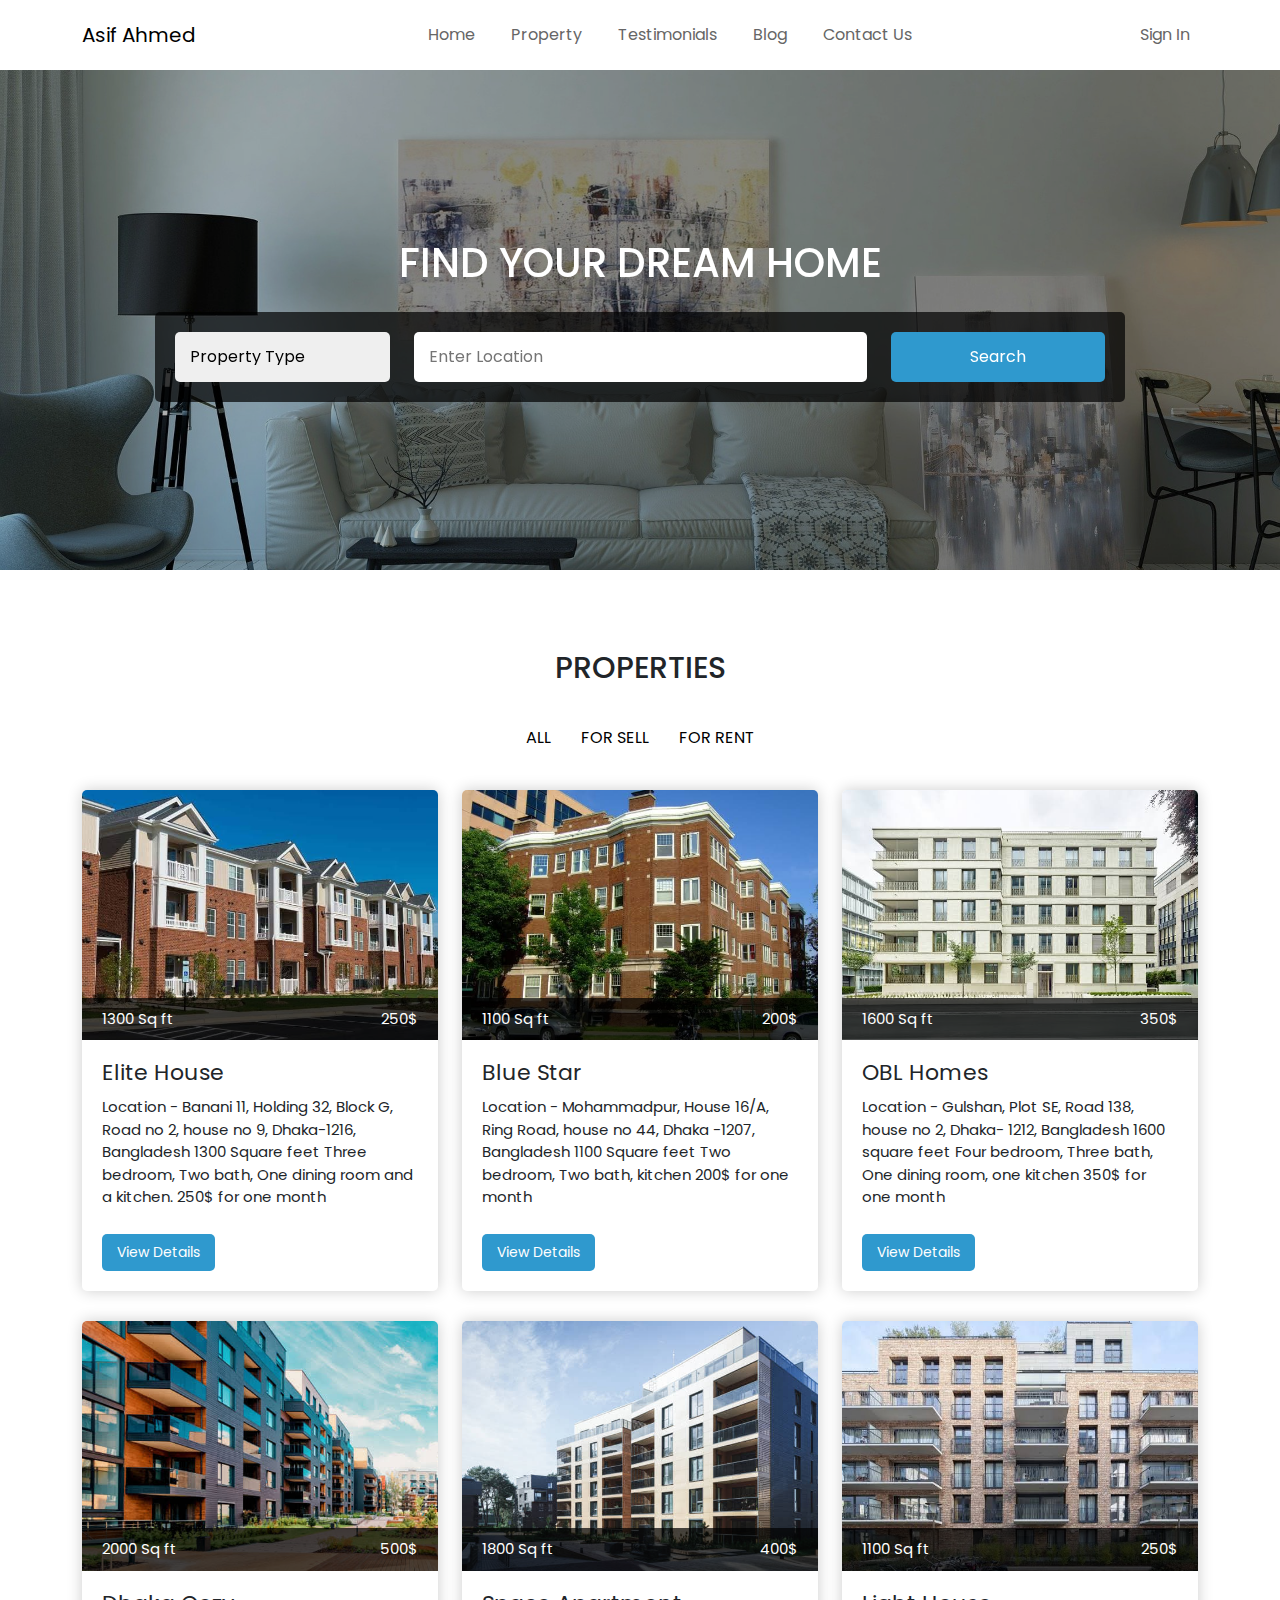
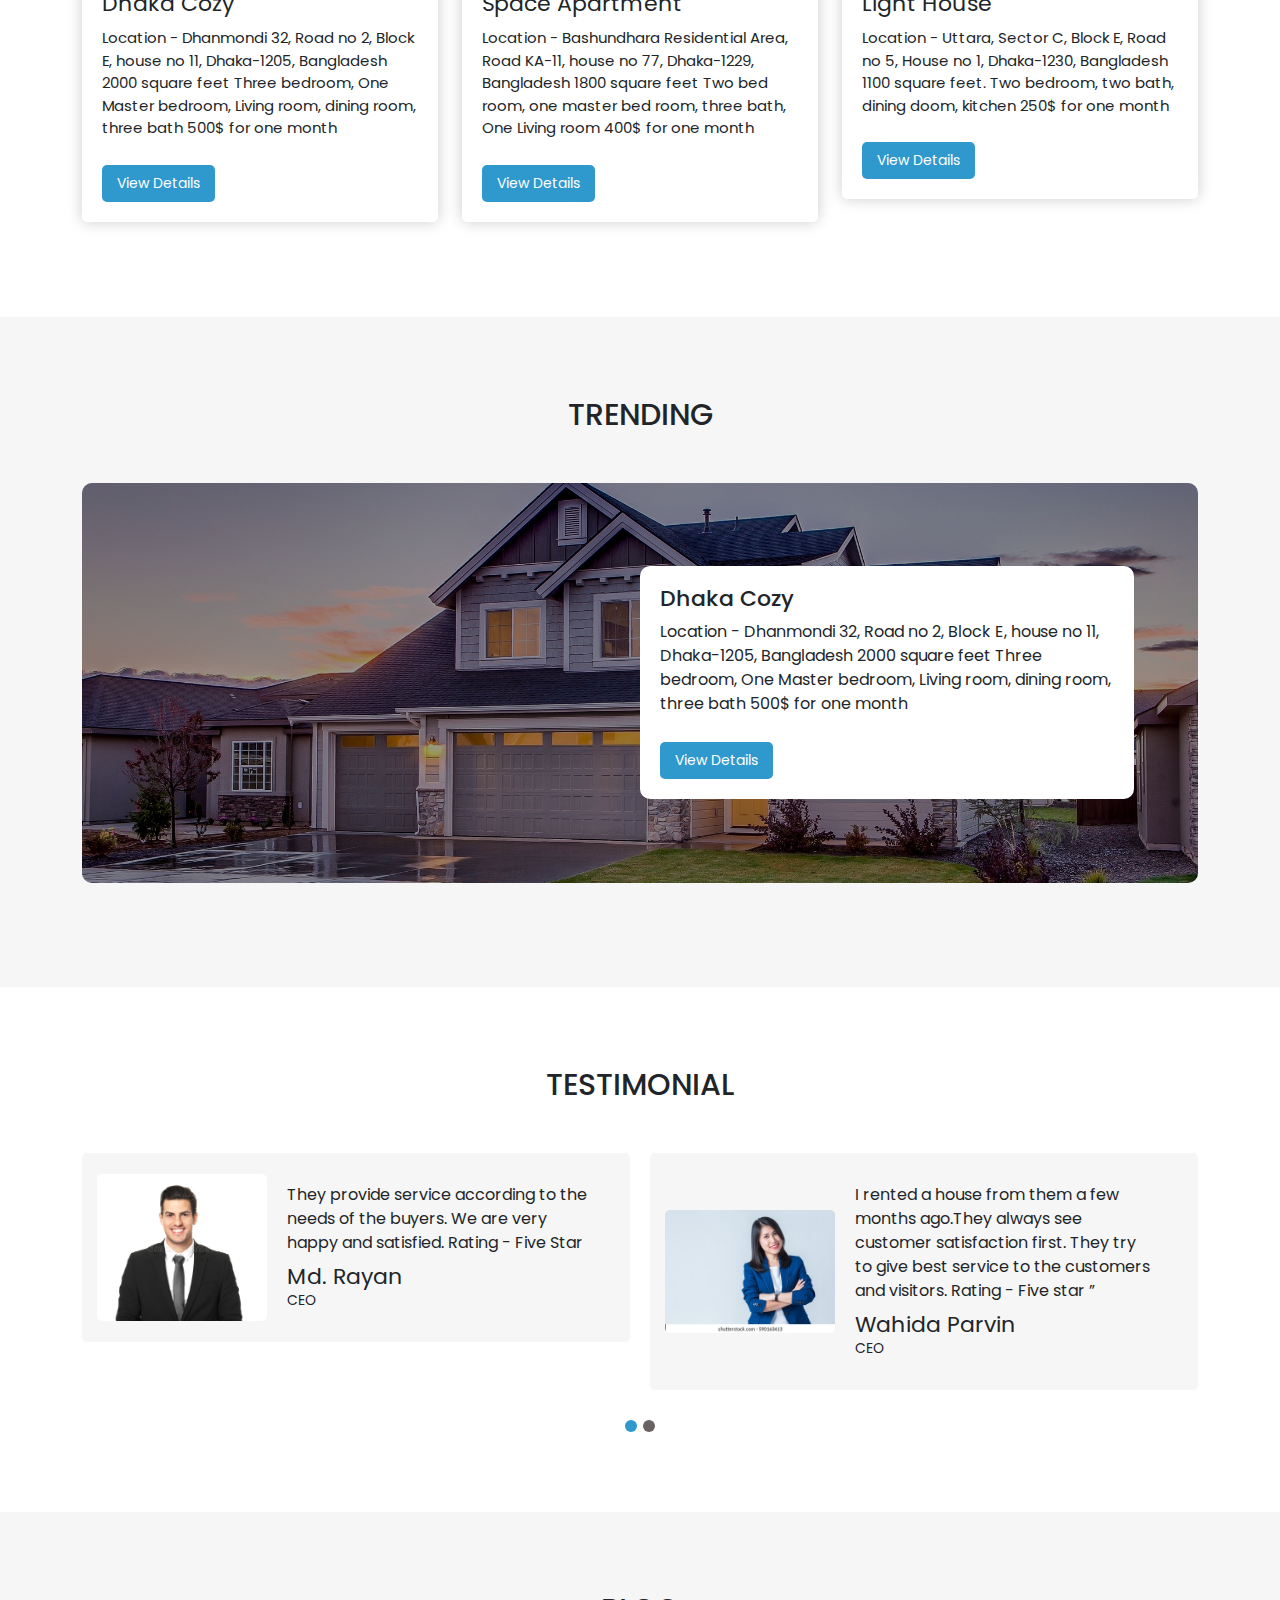
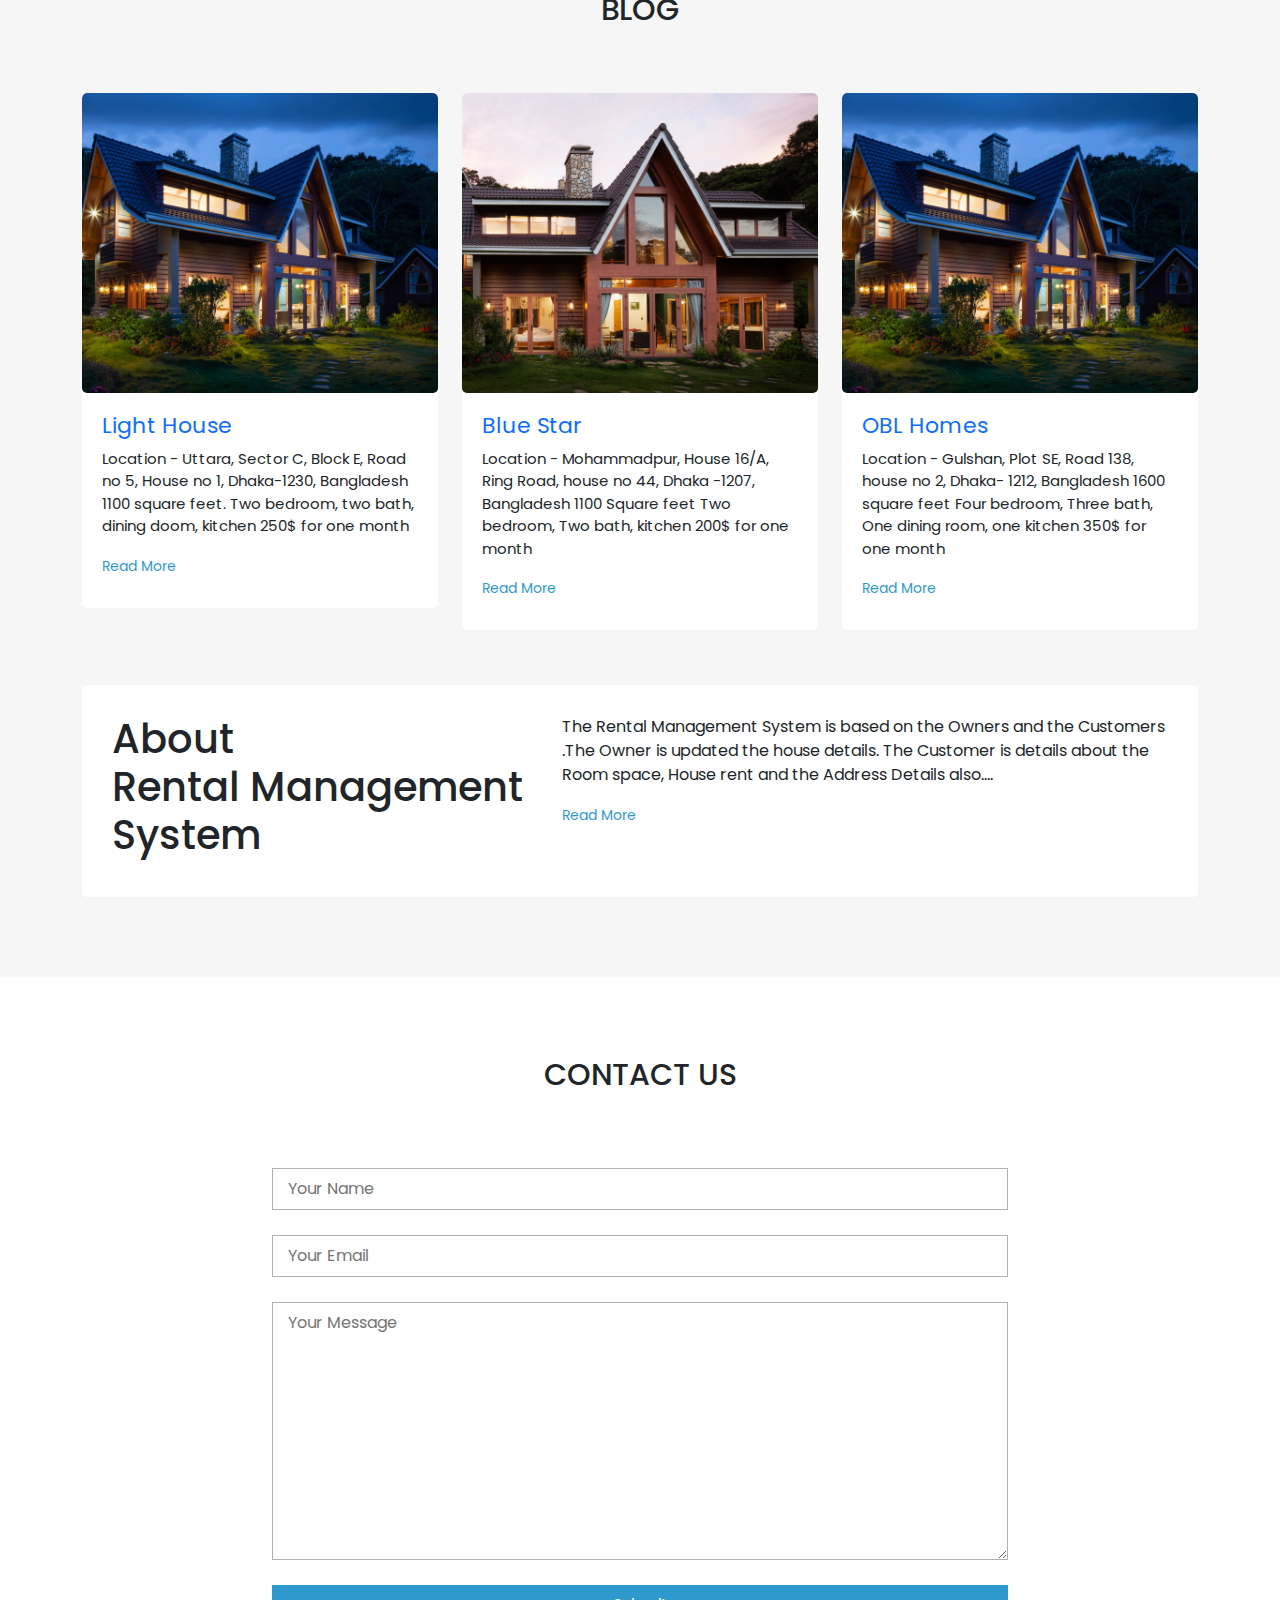
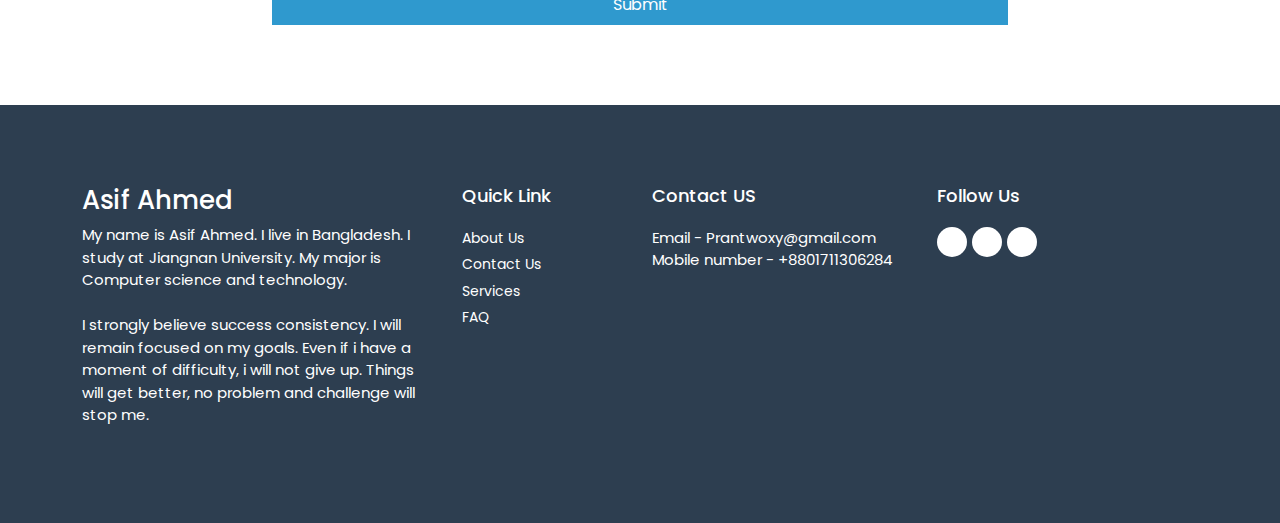
==== index.html @ 2cd6dbad "house rental" ====
<!DOCTYPE html>
<html lang="en">

<head>
  <meta charset="UTF-8">
  <meta http-equiv="X-UA-Compatible" content="IE=edge">
  <meta name="viewport" content="width=device-width, initial-scale=1.0">
  <title>House Rent</title>
  <!-- Google font -->
  <link rel="preconnect" href="https://fonts.gstatic.com">
  <link
    href="https://fonts.googleapis.com/css2?family=Poppins:ital,wght@0,200;0,300;0,400;0,500;0,600;0,700;0,800;0,900;1,300;1,400;1,500;1,600;1,700;1,800;1,900&display=swap"
    rel="stylesheet">
  <!-- Font Awesome -->
  <link rel="stylesheet" href="https://cdnjs.cloudflare.com/ajax/libs/font-awesome/5.15.3/css/all.min.css"
    integrity="sha512-iBBXm8fW90+nuLcSKlbmrPcLa0OT92xO1BIsZ+ywDWZCvqsWgccV3gFoRBv0z+8dLJgyAHIhR35VZc2oM/gI1w=="
    crossorigin="anonymous" referrerpolicy="no-referrer" />
  <!-- Bootstrap CSS -->
  <link rel="stylesheet" href="./assets//vendor/bootstrap/bootstrap.min.css">
  <!-- Animate CSS -->
  <!-- Owl Carousel CSS -->
  <link rel="stylesheet" href="./assets/vendor/owlcarousel/owl.carousel.min.css">
  <link rel="stylesheet" href="./assets/vendor/owlcarousel/owl.theme.default.min.css">
  <!-- Custom CSS -->
  <link rel="stylesheet" href="./assets/css/style.css">
  <!-- Responsive CSS -->
  <link rel="stylesheet" href="./assets/css/responsive.css">

</head>

<body>
  <!-- HEADER SECTION START -->
  <header class="header">
    <div class="container">
      <nav class="custom-nav navbar navbar-expand-lg">

        <div class="logo">
          <a class="navbar-brand" href="./index.html">Asif Ahmed</a>
        </div>
        <div class="main-nav">
          <button class="custom-nav-toggler navbar-toggler" type="button" data-bs-toggle="collapse"
            data-bs-target="#navbarSupportedContent" aria-controls="navbarSupportedContent" aria-expanded="false"
            aria-label="Toggle navigation">
            <span class="custom-nav-icon"></span>
            <span class="custom-nav-icon"></span>
            <span class="custom-nav-icon"></span>
          </button>
          <div class="costom-mobile-nav collapse navbar-collapse" id="navbarSupportedContent">
            <ul class="custom-navbar navbar-nav mx-auto mb-2 mb-lg-0">
              <li class="nav-item">
                <a class="nav-link active" aria-current="page" href="./index.html">Home</a>
              </li>
              <li class="nav-item">
                <a class="nav-link" href="#properties">Property</a>
              </li>
              <li class="nav-item">
                <a class="nav-link" href="#testimonial">Testimonials</a>
              </li>
              <li class="nav-item">
                <a class="nav-link" href="#blog">Blog</a>
              </li>
              <li class="nav-item">
                <a class="nav-link" href="#contact">Contact Us</a>
              </li>
            </ul>
          </div>
        </div>
        <div class="sign-nav">
          <button class="sign-in"> <i class="fas fa-user"></i><span>Sign In</span>
            <div class="sign-in-box">
              <h4>Sign In</h4>
              <form action="" class="sign-in-form">
                <input class="sign-in-input" type="text" name="" id="" placeholder="Email">
                <input class="sign-in-input" type="password" name="" id="" placeholder="Password">
                <input class="sign-in-button" type="button" value="Sign In">
              </form>
            </div>
          </button>
        </div>
      </nav>
    </div>
  </header>
  <!-- HEADER SECTION END -->

  <!-- HERO SECTION START -->
  <section class="hero">
    <div class="owl-carousel hero-carousel">
      <div class="hero-item">
        <img class="hero-img" src="./assets/img/hero/hero1.jpg" alt="">
      </div>
      <div class="hero-item">
        <img class="hero-img" src="./assets/img/hero/hero2.jpg" alt="">
      </div>
      <div class="hero-item">
        <img class="hero-img" src="./assets/img/hero/hero3.jpg" alt="">
      </div>
      <div class="hero-item">
        <img class="hero-img" src="./assets/img/hero/hero4.jpg" alt="">
      </div>
    </div>
    <div class="hero-overlay hero-absolute"></div>
    <div class="hero-content hero-absolute d-flex align-items-center">
      <div class="container">
        <div class="hero-searchbar">
          <h1 class="hero-heading">Find Your Dream Home</h1>
          <div class="hero-search">
            <form class="hero-form row" action="">
              <div class="col-lg-3 my-2 my-lg-0">
                <select class="hero-form-select" name="">
                  <option value="">Property Type</option>
                  <option value="residential">Residential</option>
                  <option value="Commercial">Commercial</option>
                  <option value="Agriculture">Agriculture</option>
                </select>
              </div>
              <div class="col-lg-6 my-2 my-lg-0">
                <input class="hero-form-input" placeholder="Enter Location" type="text">
              </div>
              <div class="col-lg-3 my-2 my-lg-0">
                <input class="hero-form-button" type="button" value="Search">
              </div>
            </form>
          </div>
        </div>
      </div>
    </div>
  </section>
  <!-- HERO SECTION END -->

  <!-- PROPERTIES SECTION START -->
  <section id="properties" class="section-padding">
    <header class="section-heading">
      <h1 class="section-heading-text">Properties</h1>
    </header>
    <div class="container">
      <div class="properties">
        <div class="properties-nav d-flex justify-content-center">
          <button class="properties-filter-btn" data-filter="*">All</button>
          <button class="properties-filter-btn" data-filter=".sell">For Sell</button>
          <button class="properties-filter-btn" data-filter=".rent">For Rent</button>
        </div>
        <div class="property-list">
          <div class="grid row">
            <div class="grid-item col-lg-4 sell" data-category="sell">
              <section class="property-item">
                <div class="property-box">
                  <div class="property-media">
                    <img src="./assets/img/property/properties1.jpg" alt="" class="property-img">
                    <div class="property-cost d-flex justify-content-between">
                      <p class="property-size">1300 Sq ft</p>
                      <p class="property-price">250$</p>
                    </div>
                  </div>

                  <div class="property-content">
                    <h3 class="property-heading">Elite House</h3>
                    <p class="property-txt">
                      Location - Banani 11, Holding 32, Block G, Road no 2, house no 9, Dhaka-1216, Bangladesh
                      1300 Square feet
                      Three bedroom, Two bath, One dining room and a kitchen.
                      250$ for one month</p>
                    <a href="./blog4.html" class="property-btn">View Details</a>
                  </div>
                </div>
              </section>
            </div>


            <div class="grid-item col-lg-4 rent" data-category="rent">
              <section class="property-item">
                <div class="property-box">
                  <div class="property-media">
                    <img src="./assets/img/property/properties2.jpg" alt="" class="property-img">
                    <div class="property-cost d-flex justify-content-between">
                      <p class="property-size">1100 Sq ft</p>
                      <p class="property-price">200$</p>
                    </div>
                  </div>

                  <div class="property-content">
                    <h3 class="property-heading">Blue Star</h3>
                    <p class="property-txt">
                      Location - Mohammadpur, House 16/A, Ring Road, house no 44, Dhaka -1207, Bangladesh
                      1100 Square feet
                      Two bedroom, Two bath, kitchen
                      200$ for one month
                    </p>
                    <a href="./blog4.html" class="property-btn">View Details</a>
                  </div>
                </div>
              </section>
            </div>

            <div class="grid-item col-lg-4 rent" data-category="rent">
              <section class="property-item">
                <div class="property-box">
                  <div class="property-media">
                    <img src="./assets/img/property/properties3.jpg" alt="" class="property-img">
                    <div class="property-cost d-flex justify-content-between">
                      <p class="property-size">1600 Sq ft</p>
                      <p class="property-price">350$</p>
                    </div>
                  </div>

                  <div class="property-content">
                    <h3 class="property-heading">OBL Homes</h3>
                    <p class="property-txt">
                      Location - Gulshan, Plot SE, Road 138, house no 2, Dhaka- 1212, Bangladesh
                      1600 square feet
                      Four bedroom, Three bath, One dining room, one kitchen
                      350$ for one month
                    </p>
                    <a href="./blog4.html" class="property-btn">View Details</a>
                  </div>
                </div>
              </section>
            </div>

            <div class="grid-item col-lg-4 rent sell" data-category="rent">
              <section class="property-item">
                <div class="property-box">
                  <div class="property-media">
                    <img src="./assets/img/property/properties4.jpg" alt="" class="property-img">
                    <div class="property-cost d-flex justify-content-between">
                      <p class="property-size">2000 Sq ft</p>
                      <p class="property-price">500$</p>
                    </div>
                  </div>

                  <div class="property-content">
                    <h3 class="property-heading">Dhaka Cozy</h3>
                    <p class="property-txt">
                      Location - Dhanmondi 32, Road no 2, Block E, house no 11, Dhaka-1205, Bangladesh
                      2000 square feet
                      Three bedroom, One Master bedroom, Living room, dining room, three bath
                      500$ for one month</p>
                    <a href="./blog4.html" class="property-btn">View Details</a>
                  </div>
                </div>
              </section>
            </div>

            <div class="grid-item col-lg-4 rent sell" data-category="rent">
              <section class="property-item">
                <div class="property-box">
                  <div class="property-media">
                    <img src="./assets/img/property/properties5.jpg" alt="" class="property-img">
                    <div class="property-cost d-flex justify-content-between">
                      <p class="property-size">1800 Sq ft</p>
                      <p class="property-price">400$</p>
                    </div>
                  </div>

                  <div class="property-content">
                    <h3 class="property-heading">Space Apartment</h3>
                    <p class="property-txt">
                      Location - Bashundhara Residential Area, Road KA-11, house no 77, Dhaka-1229, Bangladesh
                      1800 square feet
                      Two bed room, one master bed room, three bath, One Living room
                      400$ for one month</p>
                    <a href="./blog4.html" class="property-btn">View Details</a>
                  </div>
                </div>
              </section>
            </div>

            <div class="grid-item col-lg-4 rent" data-category="rent">
              <section class="property-item">
                <div class="property-box">
                  <div class="property-media">
                    <img src="./assets/img/property/properties6.jpg" alt="" class="property-img">
                    <div class="property-cost d-flex justify-content-between">
                      <p class="property-size">1100 Sq ft</p>
                      <p class="property-price">250$</p>
                    </div>
                  </div>

                  <div class="property-content">
                    <h3 class="property-heading">Light House</h3>
                    <p class="property-txt">
                      Location - Uttara, Sector C, Block E, Road no 5, House no 1, Dhaka-1230, Bangladesh
                      1100 square feet.
                      Two bedroom, two bath, dining doom, kitchen
                      250$ for one month </p>
                    <a href="./blog4.html" class="property-btn">View Details</a>
                  </div>
                </div>
              </section>
            </div>

          </div>
        </div>
      </div>
    </div>
  </section>
  <!-- PROPERTIES SECTION END -->

  <!-- TRENDING PROPERTIES SECTION START -->
  <section class="trending section-padding">
    <header class="section-heading">
      <h1 class="section-heading-text">Trending</h1>
    </header>
    <div class="container">
      <div class="owl-carousel trending-carousel">
        <div class="trending-property-item">
          <div class="trending-property-media">
            <img src="./assets/img/trending-house/house1.jpg" alt="" class="trending-property-img">
          </div>
          <div class="trending-property-overlay"></div>
          <div class="trending-property-content d-flex align-items-center">
            <div class="row w-100">
              <div class="col-lg-6 offset-lg-6">
                <div class="trending-property-info">
                  <h2 class="trending-property-heading">Dhaka Cozy</h2>
                  <p class="trending-property-address">
                    Location - Dhanmondi 32, Road no 2, Block E, house no 11, Dhaka-1205, Bangladesh
                    2000 square feet
                    Three bedroom, One Master bedroom, Living room, dining room, three bath
                    500$ for one month</p>
                  <div class="trending-property-cost">
                    <p class="trending-property-size"></p>
                    <p class="trending-property-price"></p>
                  </div>
                  <a href="./blog4.html" class="property-btn">View Details</a>
                </div>
              </div>
            </div>
          </div>
        </div>

        <div class="trending-property-item">
          <div class="trending-property-media">
            <img src="./assets/img/trending-house/house2.jpg" alt="" class="trending-property-img">
          </div>
          <div class="trending-property-overlay"></div>
          <div class="trending-property-content d-flex align-items-center">
            <div class="row w-100">
              <div class="col-md-6 offset-md-6">
                <div class="trending-property-info">
                  <h2 class="trending-property-heading">Light House</h2>
                  <p class="trending-property-address">
                    Location - Uttara, Sector C, Block E, Road no 5, House no 1, Dhaka-1230, Bangladesh
                    1100 square feet.
                    Two bedroom, two bath, dining doom, kitchen
                    250$ for one month</p>
                  <div class="trending-property-cost">
                    <p class="trending-property-size"></p>
                    <p class="trending-property-price"></p>
                  </div>
                  <a href="#" class="property-btn">View Details</a>
                </div>
              </div>
            </div>
          </div>
        </div>

        <div class="trending-property-item">
          <div class="trending-property-media">
            <img src="./assets/img/trending-house/house3.jpg" alt="" class="trending-property-img">
          </div>
          <div class="trending-property-overlay"></div>
          <div class="trending-property-content d-flex align-items-center">
            <div class="row w-100">
              <div class="col-md-6 offset-md-6">
                <div class="trending-property-info">
                  <h2 class="trending-property-heading">Space Apartment </h2>
                  <p class="trending-property-address">
                    Location - Bashundhara Residential Area, Road KA-11, house no 77, Dhaka-1229, Bangladesh
                    1800 square feet
                    Two bed room, one master bed room, three bath, One Living room
                    400$ for one month
                  </p>
                  <div class="trending-property-cost">
                    <p class="trending-property-size"></p>
                    <p class="trending-property-price"></p>
                  </div>
                  <a href="#" class="property-btn">View Details</a>
                </div>
              </div>
            </div>
          </div>
        </div>
      </div>
    </div>
  </section>
  <!-- TRENDING PROPERTIES SECTION END -->

  <!-- TESTIMONIAL SECTION START -->
  <section id="testimonial" class="testimonial section-padding">
    <header class="section-heading">
      <h1 class="section-heading-text">Testimonial</h1>
    </header>
    <div class="container">
      <div class="testimonial-list owl-carousel testimonial-carousel">
        <!-- <div class="testimonial-item">
          <div class="testimonial-media">
            <img src="./assets/img/testimonial/testimonial1.png" alt="" class="testimonial-img">
          </div>
          <div class="testimonial-content">
            <p class="testimonial-text">
              “My family and I had such a unique situation because we were moving from out of state and needed something
              very quickly. My experience with Homeonwers Property Management has been amazing. Their friendliness,
              willingness to help us .”</p>
            <h3 class="testimonial-client">LaShandra E.</h3>
            <p class="testimonial-client-designation">CEO</p>
          </div>
        </div> -->

        <div class="testimonial-item">
          <div class="testimonial-media">
            <img src="./assets/img/testimonial/testinomial2.jpg" alt="" class="testimonial-img">
          </div>
          <div class="testimonial-content">
            <p class="testimonial-text">They provide service according to the needs of the buyers. We are very happy and satisfied.
              Rating - Five Star
            </p>
            <div class="rating">
              <span class="fa fa-star checked"></span>
              <span class="fa fa-star checked"></span>
              <span class="fa fa-star checked"></span>
              <span class="fa fa-star checked"></span>
              <span class="fa fa-star"></span>
            </div>
            <h3 class="testimonial-client">Md. Rayan</h3>
            <p class="testimonial-client-designation">CEO</p>
          </div>
        </div>
        <div class="testimonial-item">
          <div class="testimonial-media">
            <img src="./assets/img/testimonial/testinomial3.jpg" alt="" class="testimonial-img">
          </div>
          <div class="testimonial-content">
            <p class="testimonial-text">I rented a house from them a few months ago.They always see customer
              satisfaction first. They try to give best service to the customers and visitors.
              Rating - Five star
              ”</p>
            <div class="rating">
              <span class="fa fa-star checked"></span>
              <span class="fa fa-star checked"></span>
              <span class="fa fa-star checked"></span>
              <span class="fa fa-star checked"></span>
              <span class="fa fa-star"></span>
            </div>
            <h3 class="testimonial-client">Wahida Parvin </h3>
            <p class="testimonial-client-designation">CEO</p>
          </div>
        </div>
        <div class="testimonial-item">
          <div class="testimonial-media">
            <img src="https://thumbs.dreamstime.com/b/young-asian-business-woman-isolated-smiling-122154472.jpg" alt=""
              class="testimonial-img">
          </div>
          <div class="testimonial-content">
            <p class="testimonial-text">They are always working on something new and comfortable things. They try to give good things at low prices. 
              Rating - Five star
              </p>
              <div class="rating">
                <span class="fa fa-star checked"></span>
                <span class="fa fa-star checked"></span>
                <span class="fa fa-star checked"></span>
                <span class="fa fa-star checked"></span>
                <span class="fa fa-star"></span>
              </div>
            <h3 class="testimonial-client">Refayat Alam</h3>
            <p class="testimonial-client-designation">CEO</p>
          </div>
        </div>

      </div>
    </div>
  </section>
  <!-- TESTIMONIAL SECTION END -->

  <!-- BLOG SECTION START -->
  <section id="blog" class="blog section-padding">
    <header class="section-heading">
      <h1 class="section-heading-text">Blog</h1>
    </header>
    <div class="container">
      <div class="row">
        <div class="col-lg-4">
          <div class="blog-item">
            <div class="blog-media">
              <img class="blog-img" src="./assets/img/blog/blog1.jpg" alt="">
            </div>
            <div class="blog-content">
              <h3 class="blog-heading text-primary"> Light House</h3>
              <p class="blog-text">
                Location - Uttara, Sector C, Block E, Road no 5, House no 1, Dhaka-1230, Bangladesh
                1100 square feet.
                Two bedroom, two bath, dining doom, kitchen
                250$ for one month</p>
              <a href="./blog4.html" class="blog-btn">Read More<i class="fas fa-angle-double-right"></i></a>
            </div>
          </div>
        </div>
        <div class="col-lg-4">
          <div class="blog-item">
            <div class="blog-media">
              <img class="blog-img" src="./assets/img/blog/blog2.jpg" alt="">
            </div>
            <div class="blog-content">
              <h3 class="blog-heading text-primary">Blue Star</h3>
              <p class="blog-text">
                Location - Mohammadpur, House 16/A, Ring Road, house no 44, Dhaka -1207, Bangladesh
                1100 Square feet
                Two bedroom, Two bath, kitchen
                200$ for one month</p>
              <a href="./blog4.html" class="blog-btn">Read More<i class="fas fa-angle-double-right"></i></a>
            </div>
          </div>
        </div>
        <div class="col-lg-4">
          <div class="blog-item">
            <div class="blog-media">
              <img class="blog-img" src="./assets/img/blog/blog3.jpg" alt="">
            </div>
            <div class="blog-content">
              <h3 class="blog-heading text-primary">OBL Homes</h3>
              <p class="blog-text">
                Location - Gulshan, Plot SE, Road 138, house no 2, Dhaka- 1212, Bangladesh
                1600 square feet
                Four bedroom, Three bath, One dining room, one kitchen
                350$ for one month</p>
              <a href="./blog4.html" class="blog-btn">Read More<i class="fas fa-angle-double-right"></i></a>
            </div>
          </div>
        </div>
      </div>
      <div class="info">
        <div class="row">
          <div class="col-md-5">
            <div class="info-ask">
              <h1 class="info-heading">About <br>Rental Management System</h1>
            </div>
          </div>
          <div class="col-md-7">
            <div class="info-content">
              <p class="info-text">The Rental Management System is based on the Owners and the Customers .The Owner is
                updated the house details. The Customer is details about the Room space, House rent and the Address
                Details also.... </p>
              <a href="./blog4.html" class="blog-btn">Read More<i class="fas fa-angle-double-right"></i></a>
            </div>
          </div>
        </div>
      </div>
    </div>
  </section>
  <!-- BLOG SECTION END -->

  <!-- CONTACT SECTION START -->
  <section id="contact" class="contact section-padding">
    <header class="section-heading">
      <h1 class="section-heading-text">Contact us</h1>
    </header>
    <div class="container">
      <div class="row">
        <div class="col-md-8 offset-md-2">
          <div class="contact-us">
            <form action="" class="contact-form">
              <div class="input-group">
                <input class="input-item" placeholder="Your Name" type="text">
              </div>
              <div class="input-group">
                <input class="input-item" placeholder="Your Email" type="email">
              </div>
              <div class="input-group">
                <textarea class="input-item" placeholder="Your Message" name="" id="" cols="30" rows="10"></textarea>
              </div>
              <div class="input-group-btn">
                <input class="input-btn" type="button" value="Submit">
              </div>

            </form>
          </div>
        </div>
      </div>
    </div>
  </section>
  <!-- CONTACT SECTION END -->

  <!-- FOOTER SECTION -->
  <footer class="footer section-padding">
    <div class="container">
      <div class="row">
        <div class="col-md-4">
          <div class="about-company my-3 my-md-0">
            <h2 class="company-logo">Asif Ahmed</h2>
            <p class="company-info">My name is Asif Ahmed. I live in Bangladesh. I study at Jiangnan University. My
              major is Computer science and technology.
              <br><br>
              I strongly believe success consistency. I will remain focused on my goals. Even if i have a moment of
              difficulty, i will not give up. Things will get better, no problem and challenge will stop me.
            </p>
          </div>
        </div>
        <div class="col-md-2">
          <div class="quick-link my-3 my-md-0">
            <h2 class="footer-heading">Quick Link</h2>
            <ul>
              <li><a href="">About Us</a></li>
              <li><a href="">Contact Us</a></li>
              <li><a href="">Services</a></li>
              <li><a href="">FAQ</a></li>
            </ul>
          </div>
        </div>
        <div class="col-md-3">
          <div class="contact-footer my-3 my-md-0">
            <h2 class="footer-heading">Contact US</h2>
            <P class="contact-text">Email - Prantwoxy@gmail.com
              Mobile number - +8801711306284</P>
            <ul>
              <li></li>
              <li></li>
              <li></li>
            </ul>
          </div>
        </div>
        <div class="col-md-3">
          <div class="social">
            <h2 class="footer-heading">Follow Us</h2>
            <div class="social-list">
              <a class="social-icon" target="_blank" href="https://www.facebook.com/PrantwAhmed"><span><i
                    class="fab fa-facebook-f"></i></span></a>
              <a class="social-icon" href=""><i class="fab fa-twitter"></i></a>
              <a class="social-icon" href=""><i class="fab fa-google"></i></a>
            </div>
          </div>
        </div>
      </div>
    </div>
  </footer>
  <!-- Bootstrap JS -->
  <script src="./assets/vendor/bootstrap/bootstrap.bundle.min.js"></script>
  <!-- Jquery JS -->
  <script src="./assets/vendor/jquery/jquery.min.js"></script>
  <!-- Owl Carousel JS -->
  <script src="./assets/vendor/owlcarousel/owl.carousel.min.js"></script>
  <!-- Isotope JS -->
  <script src="./assets/vendor/Isotope/isotope.pkgd.min.js"></script>
  <!-- Custom JS -->
  <script src="./assets/js/app.js"></script>
</body>

</html>
---- assets/css/style.css ----
/* ===============================
      UNIVERSAL CSS
==================================*/
:root {
  --primary-color: #2f99ce;
  --primary-hover-color: #59b8e7;
}

body {
  font-family: 'Poppins', sans-serif;
  font-size: 16px;
}

a {
  text-decoration: none;
  color: #000000;
}

a:hover {
  color: #000000;
}

button {
  border: none;
}

ul {
  list-style: none;
  padding: 0;
}

.section-padding {
  padding-top: 80px;
  padding-bottom: 80px;
}

.section-heading {
  max-width: 400px;
  margin: 0 auto;
  margin-bottom: 50px;
}

.section-heading-text {
  text-align: center;
  font-size: 30px;
  text-transform: uppercase;
}

/* ===============================
      HEADER SECTION
==================================*/
.header {
  box-shadow: 0px 2px 6px -2px rgb(0 0 0 / .2);
}

.custom-nav {
  padding-top: 15px;
  padding-bottom: 15px;
  display: flex;
  justify-content: space-between;
  
}

.custom-navbar .nav-item {
  margin-left: 10px;
  margin-right: 10px;
}

.custom-navbar .nav-link {
  color: #666666;
}

.sign-in {
  color: #666666;
  padding: 8px;
  background-color: #fff;
  font-size: 12px;
  position: relative;
}

.sign-in span {
  margin-left: 5px;
  font-size: 16px;
}

.sign-in-box {
  position: absolute;
  top: 100%;
  right: 0;
  z-index: 200;
  background-color: #fff;
  padding: 20px;
  border-radius: 5px;
  width: 250px;
  box-shadow: 0px 0px 7px rgba(0, 0, 0, .3);
  display: none;
}

.sign-in-box h4 { 
  text-align: left;
  font-size: 16px;
}

.sign-in-input,
.sign-in-button {
  width: 100%;
  margin-top: 15px;
  margin-bottom: 15px;
  padding: 8px 15px;
  display: block;
  border-radius: 5px;
}

.sign-in-input {
  border: 1px solid rgba(0, 0, 0, .3);
}

.sign-in-input:focus {
  outline: none;
}
.sign-in-button {
  border: none;
  background-color: var(--primary-color);
  color: #ffffff;
}

/* ===============================
      HERO SECTION
==================================*/
.hero {
  height: 500px;
  width: 100%;
  overflow: hidden;
  position: relative;
}

.hero-carousel {
  position: relative;
  z-index: 2;
}

.hero-item {
height: 500px;
}

.hero-img {
  width: 100%;
  height: 100%;
  object-fit: cover;
}

.hero-absolute {
  position: absolute;
  left: 0;
  right: 0;
  top: 0;
  bottom: 0;
}

.hero-overlay {
  background-color: rgba(0, 0, 0, .3);
  z-index: 3;
}

.hero-content {
  z-index: 4;
}

.hero-heading {
  color: #ffffff;
  text-align: center;
  margin-bottom: 25px;
  text-transform: uppercase;
}

.hero-search {
  padding: 20px;
  background-color: rgba(0,0,0, .7);
  max-width: 970px;
  margin: 0 auto;
  border-radius: 5px;
}

.hero-form-select,
.hero-form-input,
.hero-form-button {
  height: 50px;
  padding-left: 15px;
  padding-right: 15px;
  line-height: 1;
  display: block;
  width: 100%;
  border-radius: 5px;
  border: none;
}

.hero-form-select:focus,
.hero-form-input:focus,
.hero-form-button:focus {
  outline: none;
}

.hero-form-select {
  -webkit-appearance: none;
  -moz-appearance: none;
  appearance: none;
}


.hero-form-button {
  background-color: var(--primary-color) ;
  color: #ffffff;
}

/* ===============================
      PROPERTIES SECTION
==================================*/
.properties {
  margin-top: -10px;
}

.properties-nav {
  margin-bottom: 25px;
}

.properties-filter-btn {
  padding: 0px 15px;
  background-color: transparent;
  text-transform: uppercase;
}

.properties-filter-btn.is-checked {
  color: var(--primary-color);
}

.property-item {
  box-shadow: 0px 0px 15px rgb(0 0 0 / .2);
  border-radius: 5px;
  margin-top: 15px;
  margin-bottom: 15px;
  
}

.property-item:hover .property-img {
  transform: scale(1.1);
}

.property-box {
  overflow: hidden;
  border-radius: 5px;
}

.property-media {
  width: 100%;
  height: 250px;
  position: relative;
  overflow: hidden;
  
}

.property-img {
  width: 100%;
  height: 100%;
  object-fit: cover;
  transition: transform .3s;
}

.property-content {
  padding: 20px;
}

.property-cost {
  font-size: 15px;
  color: #ffffff;
  padding: 10px 20px;
  background-color: rgba(0, 0, 0, .7);
  position: absolute;
  left: 0;
  bottom: 0;
  right: 0;
}

.property-size ,
.property-price {
  margin-bottom: 0;
}

.property-heading {
  font-size: 22px;
  margin-bottom: 10px;
  font-weight: 400;
}

.property-txt {
  font-size: 15px;
  margin-bottom: 15px;
}

.property-btn {
  background-color: var(--primary-color);
  padding: 8px 15px;
  color: #ffffff;
  border-radius: 5px;
  display: inline-block;
  font-size: 14px;
  margin: 0 auto;
  transition: background-color .5s;
  margin-top: 10px;
}

.property-btn:hover {
  color: #ffffff;
  background-color: var(--primary-hover-color);
}

/* ===============================
      TRENDING PROPERTIES SECTION
==================================*/
.trending {
  background-color: #f6f6f6;
}

.trending-property-item {
  width: 100%;
  height: 400px;
  position: relative;
  border-radius: 10px;
  overflow: hidden;
}

.trending-property-media,
.trending-property-overlay,
.trending-property-content {
  position: absolute;
  left: 0;
  right: 0;
  bottom: 0;
  top: 0;
}

.trending-property-img {
  width: 100%;
  height: 100%;
  object-fit: cover;
}

.trending-property-media {
  z-index: 2
}

.trending-property-overlay {
  z-index: 3;
  background-color: rgba(0, 0, 0, .4);
}

.trending-property-content {
  z-index: 4;
  padding: 40px;
}

.trending-property-info {
  background-color: #fff;
  padding: 20px;
  border-radius: 10px;
}

.trending-property-heading {
  font-size: 22px;
  font-weight: 500;
}

/* ===============================
  TESTIMONIAL PROPERTIES SECTION
==================================*/
.testimonial-item {
  display: flex;
  align-items: center;
  padding: 15px;
  background-color: #F6F6F6;
  border-radius: 5px;
}

.testimonial-media {
  max-width: 170px;
  border-radius: 5px;
  overflow: hidden;
}

.testimonial-img {
  width: 100%;
}

.testimonial-content {
  margin-left: 20px;
}

.testimonial-text {
  max-width: 30ch;
  margin-top: 15px;
  margin-bottom: 9px;
}
.testimonial-client {
  font-size: 22px;
  font-weight: 400;
  margin-bottom: 0px;
}

.testimonial-client-designation {
  font-size: 14px;
}

.testimonial-carousel .owl-dots {
  display: flex;
  justify-content: center;
  margin-top: 30px;
}

.testimonial-carousel .owl-dots button.owl-dot {
  width: 12px;
  height: 12px;
  background-color: #686262;
  margin-left: 3px;
  margin-right: 3px;
  border-radius: 50%;
}

.testimonial-carousel .owl-dots button.owl-dot.active  {
  background-color: var(--primary-color);
}

.rating {
  margin-bottom: 5px;
}

.fa {
  font-size: 12px;
}

.checked {
  color: orange;
}

/* ===============================
  BLOG SECTION
==================================*/
.blog {
  background-color: #F6F6F6;
}

.blog-item {
  overflow: hidden;
  border-radius: 5px;
  background-color: #fff;
  margin-top: 15px;
  margin-bottom: 15px;
}

.blog-media {
  width: 100%;
  height: 250px;
}

.blog-img {
  width: 100%;
  height: 100%;
  object-fit: cover;
}

.blog-content {
  padding: 20px 20px 30px;
}

.blog-heading {
  font-size: 22px;
  font-weight: 400;
}

.blog-text {
  font-size: 15px;
}

.blog-btn {
  font-size: 14px;
  color: var(--primary-color);
  transition: color .3s;
}

.blog-btn i {
  font-size: 11px;
  margin-left: 5px;
}

.blog-btn:hover {
  color: var(--primary-hover-color);
} 

/* ===============================
  INFO SECTION
==================================*/
.info {
  background-color: #ffffff;
  border-radius: 5px;
  padding: 30px;
  margin-top: 40px;
}

/* ===============================
  CONTACT US SECTION
==================================*/
.contact-form {
}

.input-group {
  margin-top: 25px;
  margin-bottom: 25px;
}

.input-item {
  width: 100%;
  padding: 8px 15px;
  border: 1px solid #b4b0b0;
}

.input-item:focus {
  outline: none;
} 

.input-btn {
  border: none;
  background-color: var(--primary-color);
  padding: 8px 15px;
  color: #ffffff;
  display: block;
  width: 100%;
}

/* ===============================
  FOOTER US SECTION
==================================*/
.footer {
  background-color: #2D3E50;
  color: #ffffff;
  font-size: 15px;
}

.company-logo {
  font-size: 26px;
}

.company-info {
  font-size: 14;
}

.footer-heading {
  font-size: 18px;
  margin-bottom: 20px;
}

.social-list {
  display: flex;
}

.social-icon {
  width: 30px;
  height: 30px;
  background-color: #fff;
  border-radius: 50%;
  display: flex;
  justify-content: center;
  align-items: center;
  margin-right: 5px;
  transition: color .3s;
}

.social-icon:hover {
  color: var(--primary-color);
}

.quick-link ul li {
  margin-bottom: 4px;
}

.quick-link ul li a {
  color: #ffffff;
  font-size: 14px;
  transition: color .3s;
}

.quick-link ul li a:hover {
  color: var(--primary-color);
} 

/* ===============================
  BLOG4 PAGE
==================================*/
.blog-details {
  margin-top: 50px;
}

.blog-media {
  height: 300px;
  width: 100%;
  border-radius: 5px;
  overflow: hidden;
}

.blog-img {
  width: 100%;
  height: 100%;
  object-fit: cover;
}

.blog-txt{
  margin-top: 50px;
  margin-bottom: 50px;
}

.blog-txt ul {
  list-style: square;
  padding-left: 50px;
}
---- assets/css/responsive.css ----
@media (max-width: 991px) {
  .header {
    position: relative;
  }
  .custom-nav {
 position: static;
  }
  .custom-nav-toggler {
    padding: 5px;
  }
  .custom-nav-toggler:focus {
    box-shadow: none;
  }
  
  .custom-nav-icon {
    display: block;
    height: 2px;
    width: 20px;
    background-color: #000000;
    margin-top: 4px;
    margin-bottom: 4px;
  
  }
  .costom-mobile-nav {
    z-index: 100;
    position: absolute;
    left: 0;
    top: 101%;
    right: 0;
    background-color: #fff;
  }

  .costom-mobile-nav .custom-navbar .nav-item:not(:last-child) {
    border-bottom: 1px solid rgba(0 , 0, 0, 0.3);
  }
}

@media (max-width: 768px) {

}
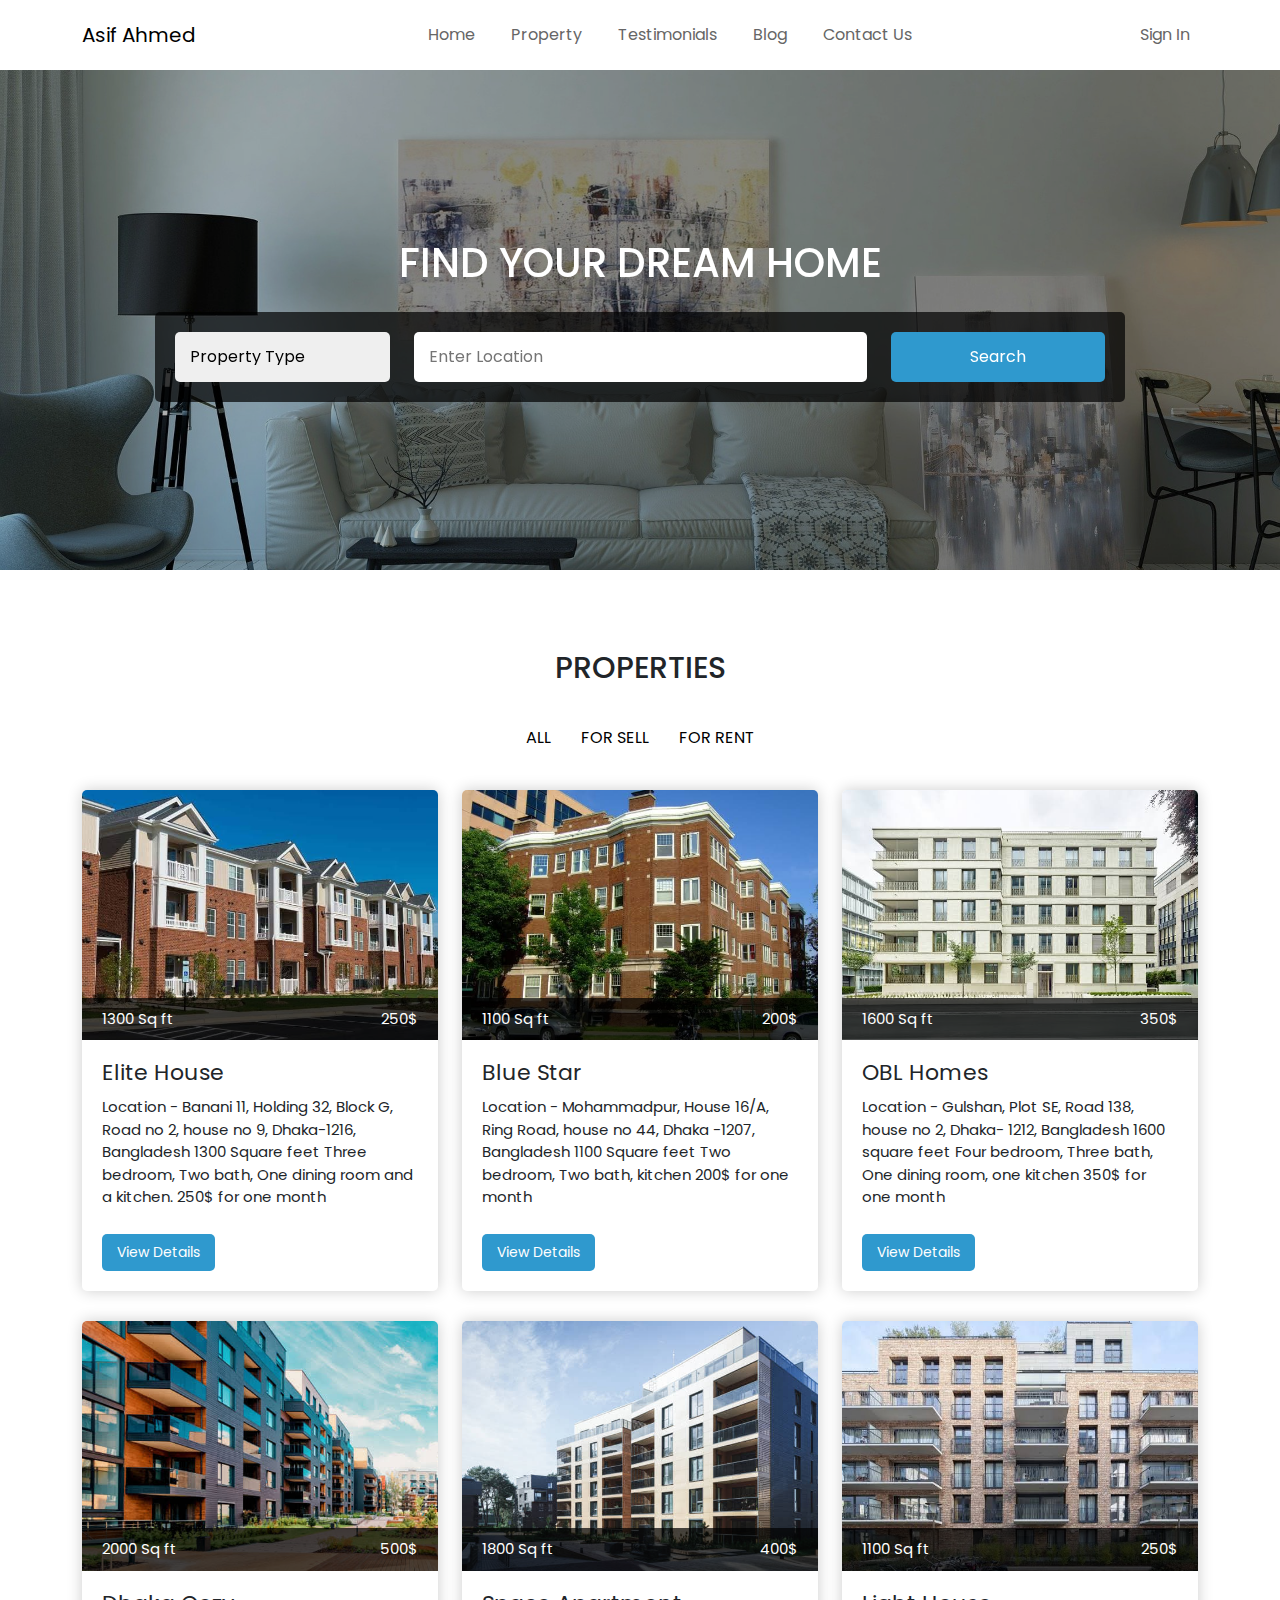
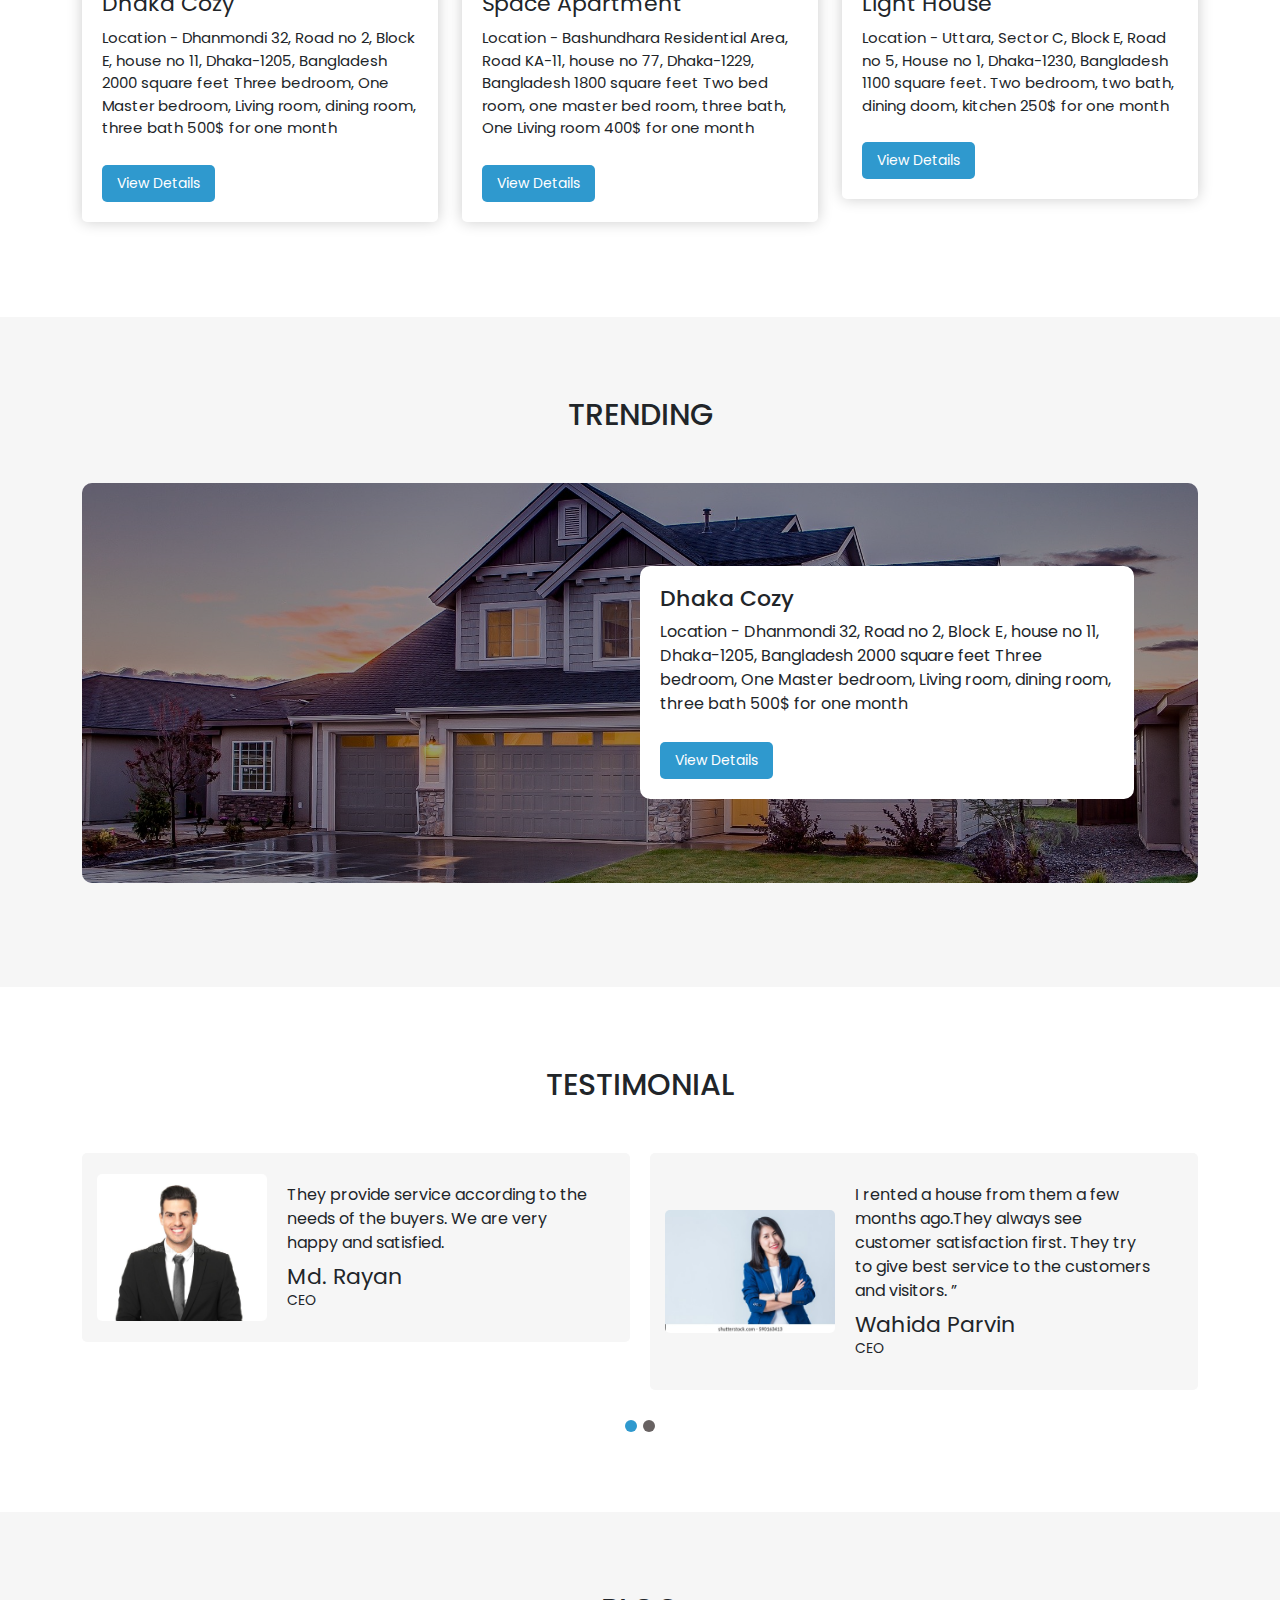
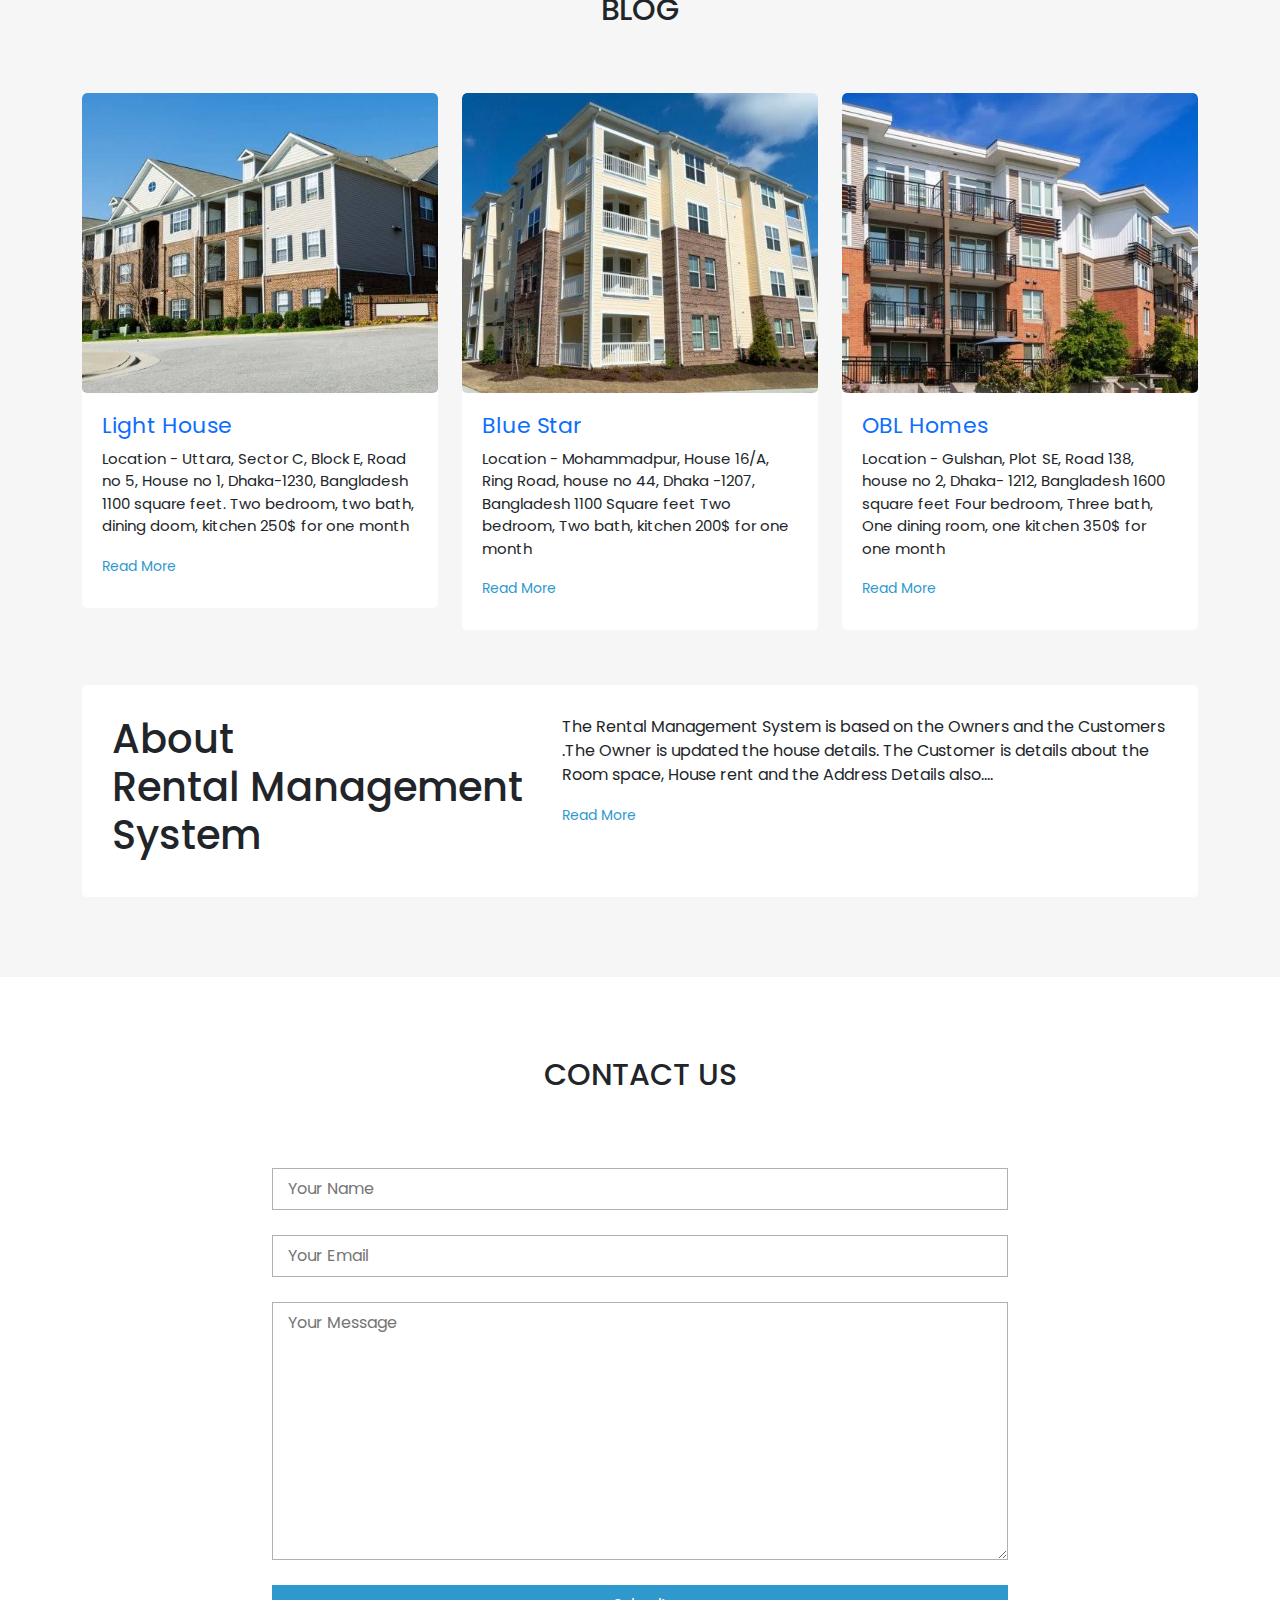
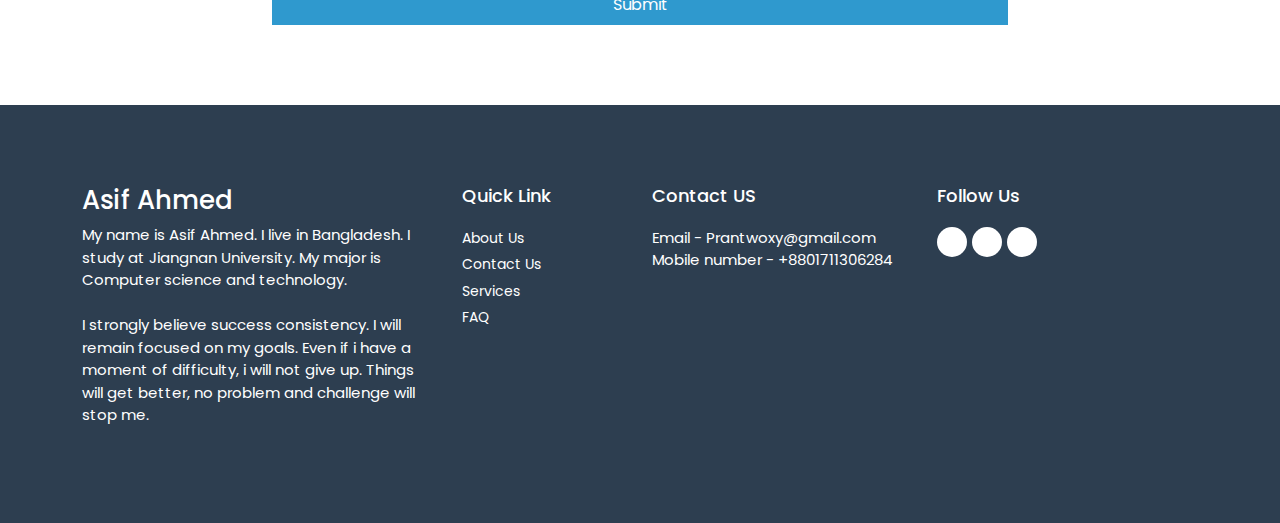
==== commit 159b9dab: "change blog image" ====
--- a/index.html
+++ b/index.html
@@ -412,7 +412,7 @@
           </div>
           <div class="testimonial-content">
             <p class="testimonial-text">They provide service according to the needs of the buyers. We are very happy and satisfied.
-              Rating - Five Star
+              
             </p>
             <div class="rating">
               <span class="fa fa-star checked"></span>
@@ -432,7 +432,7 @@
           <div class="testimonial-content">
             <p class="testimonial-text">I rented a house from them a few months ago.They always see customer
               satisfaction first. They try to give best service to the customers and visitors.
-              Rating - Five star
+              
               ”</p>
             <div class="rating">
               <span class="fa fa-star checked"></span>
@@ -452,7 +452,7 @@
           </div>
           <div class="testimonial-content">
             <p class="testimonial-text">They are always working on something new and comfortable things. They try to give good things at low prices. 
-              Rating - Five star
+              
               </p>
               <div class="rating">
                 <span class="fa fa-star checked"></span>
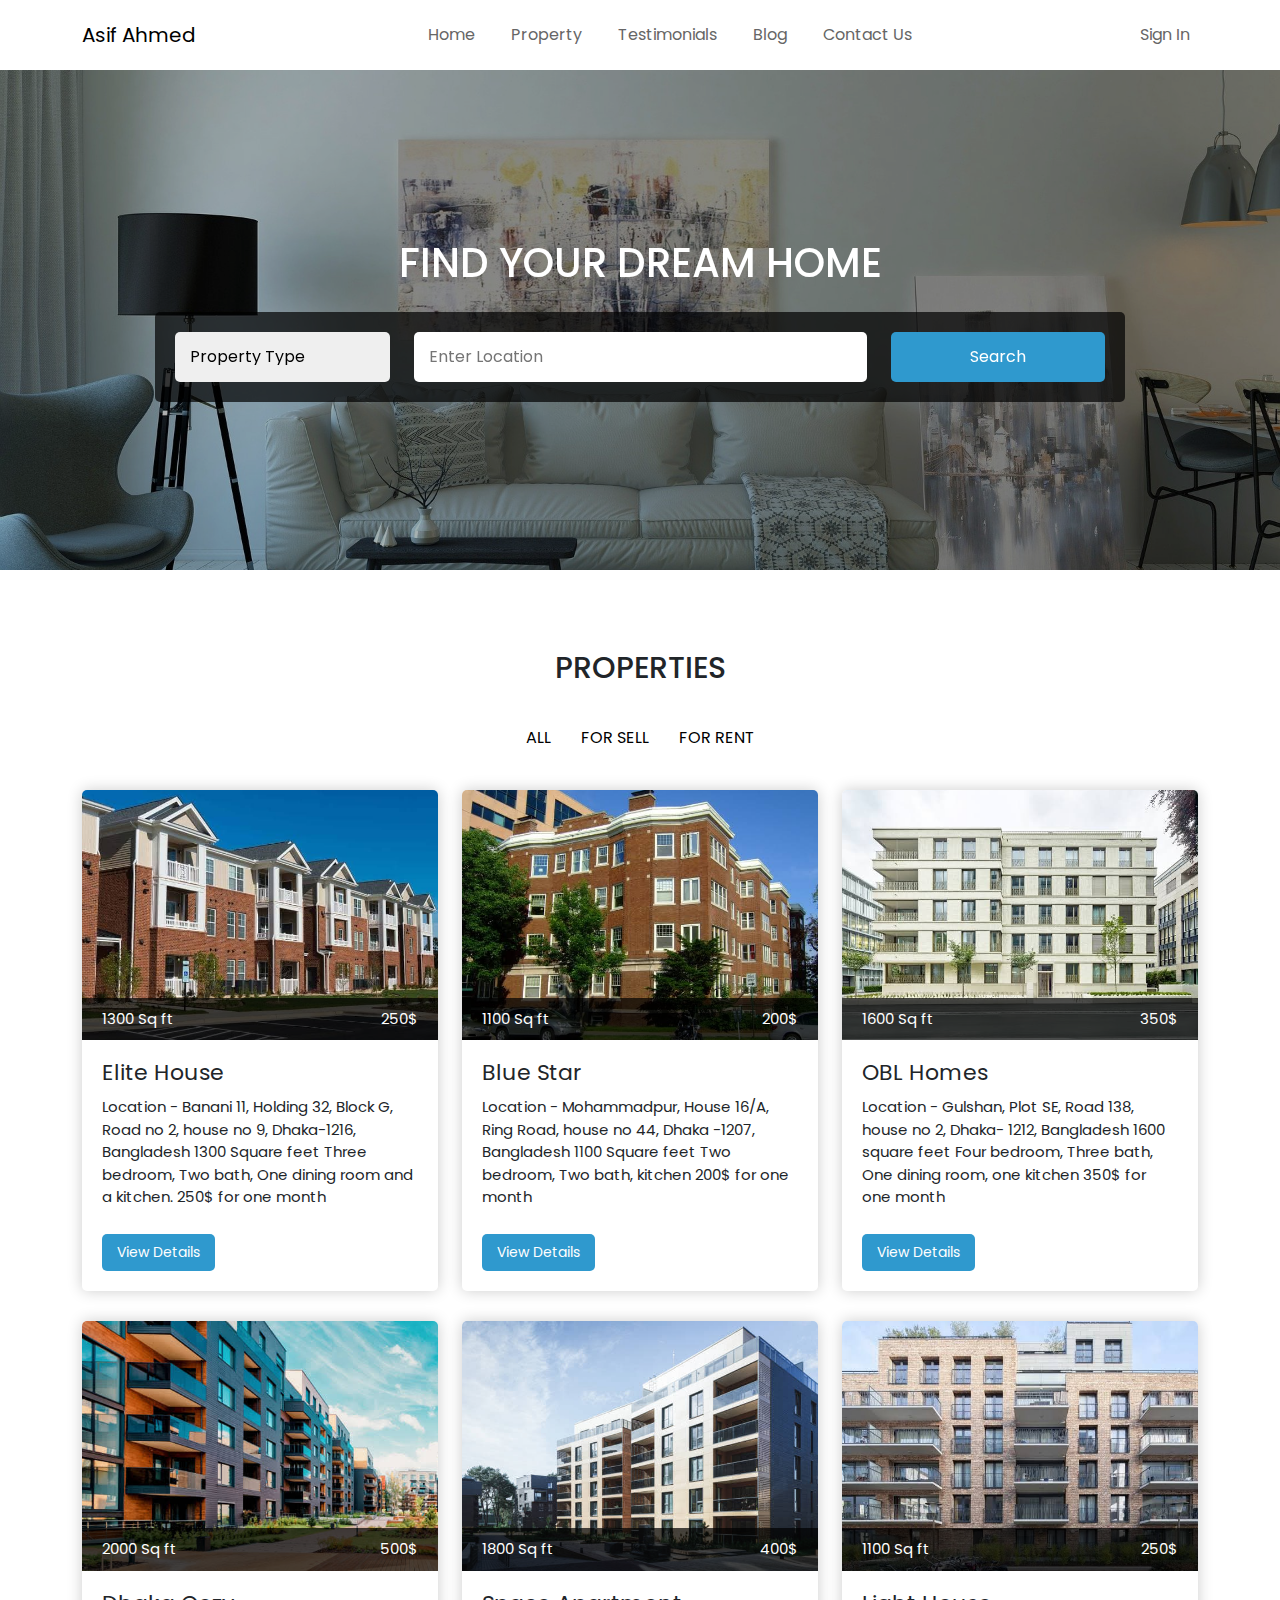
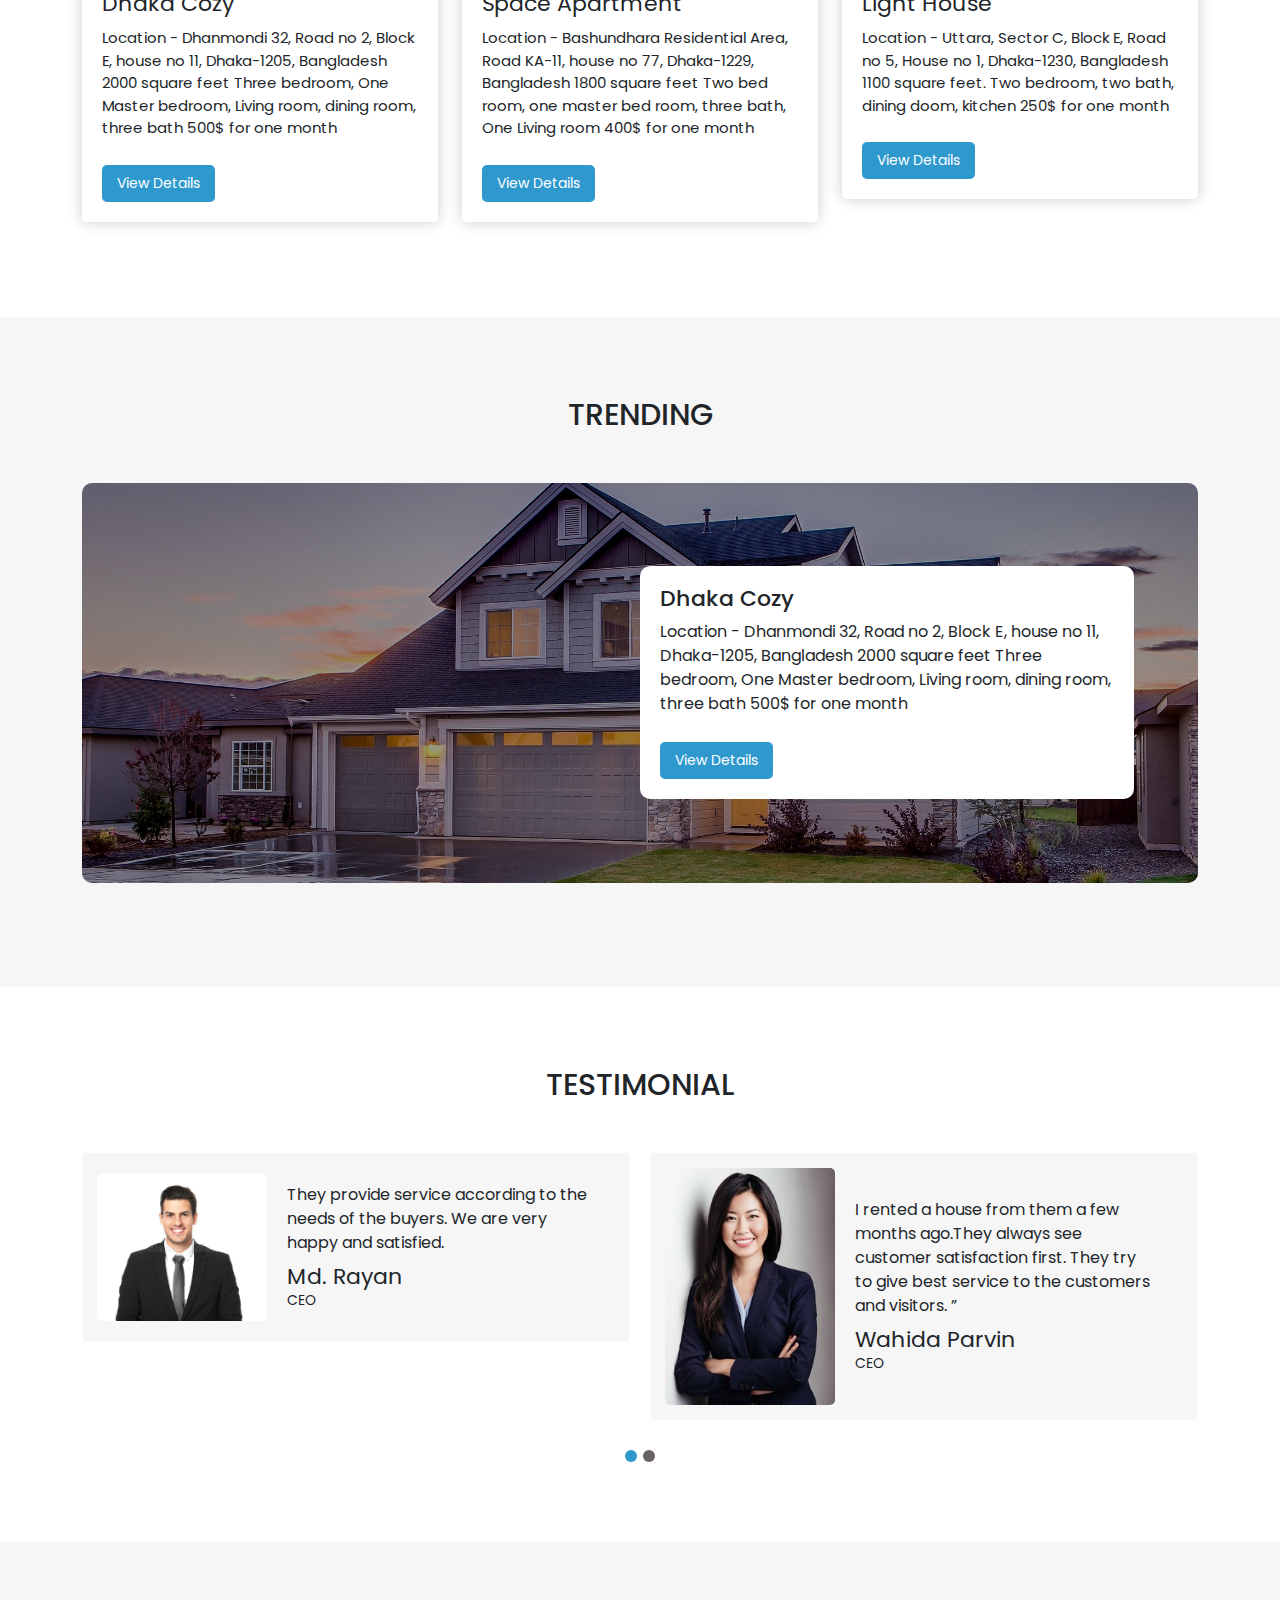
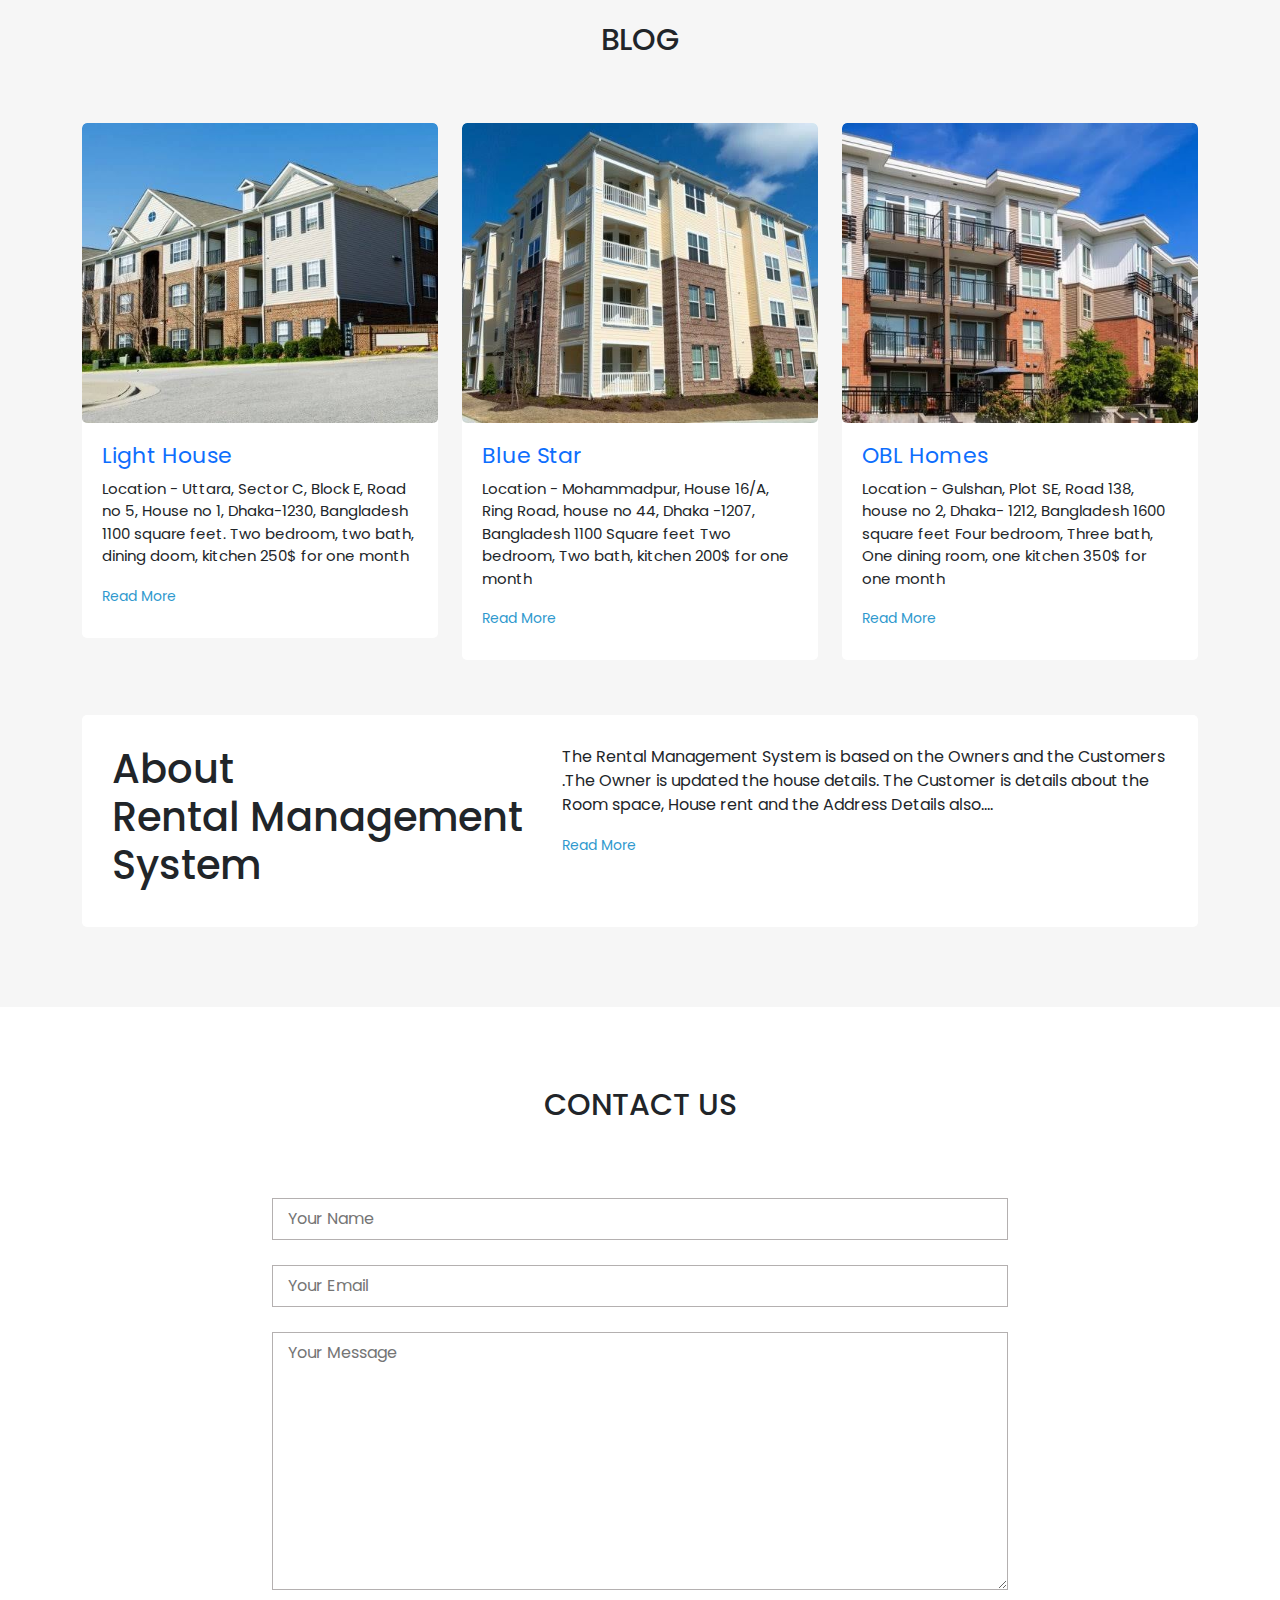
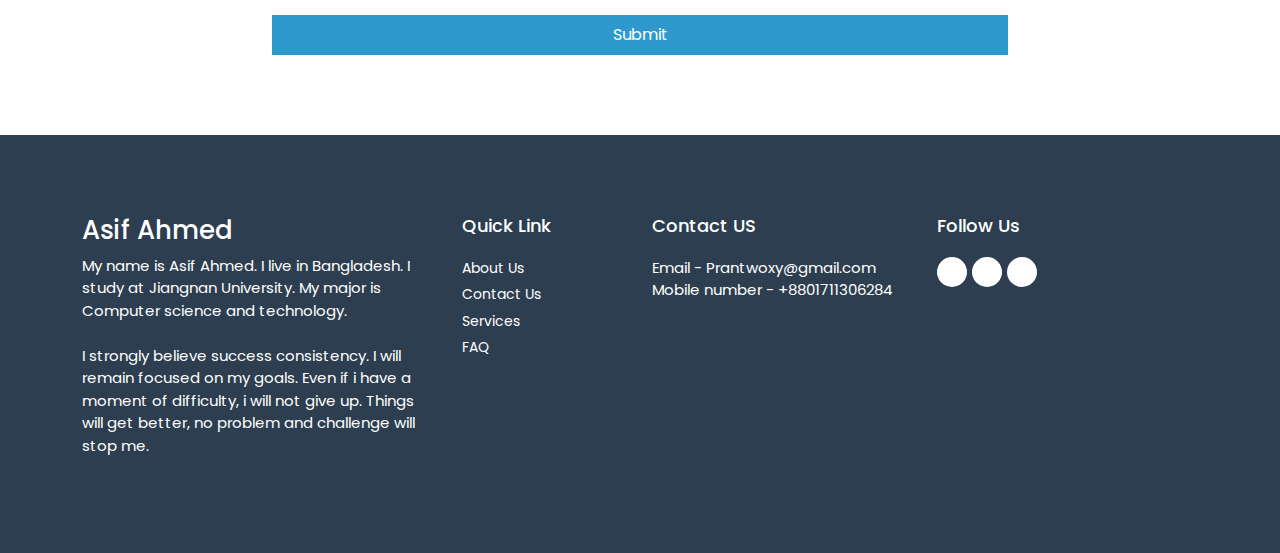
==== commit 199462e4: "first commit" ====
--- a/index.html
+++ b/index.html
@@ -427,7 +427,7 @@
         </div>
         <div class="testimonial-item">
           <div class="testimonial-media">
-            <img src="./assets/img/testimonial/testinomial3.jpg" alt="" class="testimonial-img">
+            <img src="./assets/img/testimonial/testinomial4.jpg" alt="" class="testimonial-img">
           </div>
           <div class="testimonial-content">
             <p class="testimonial-text">I rented a house from them a few months ago.They always see customer
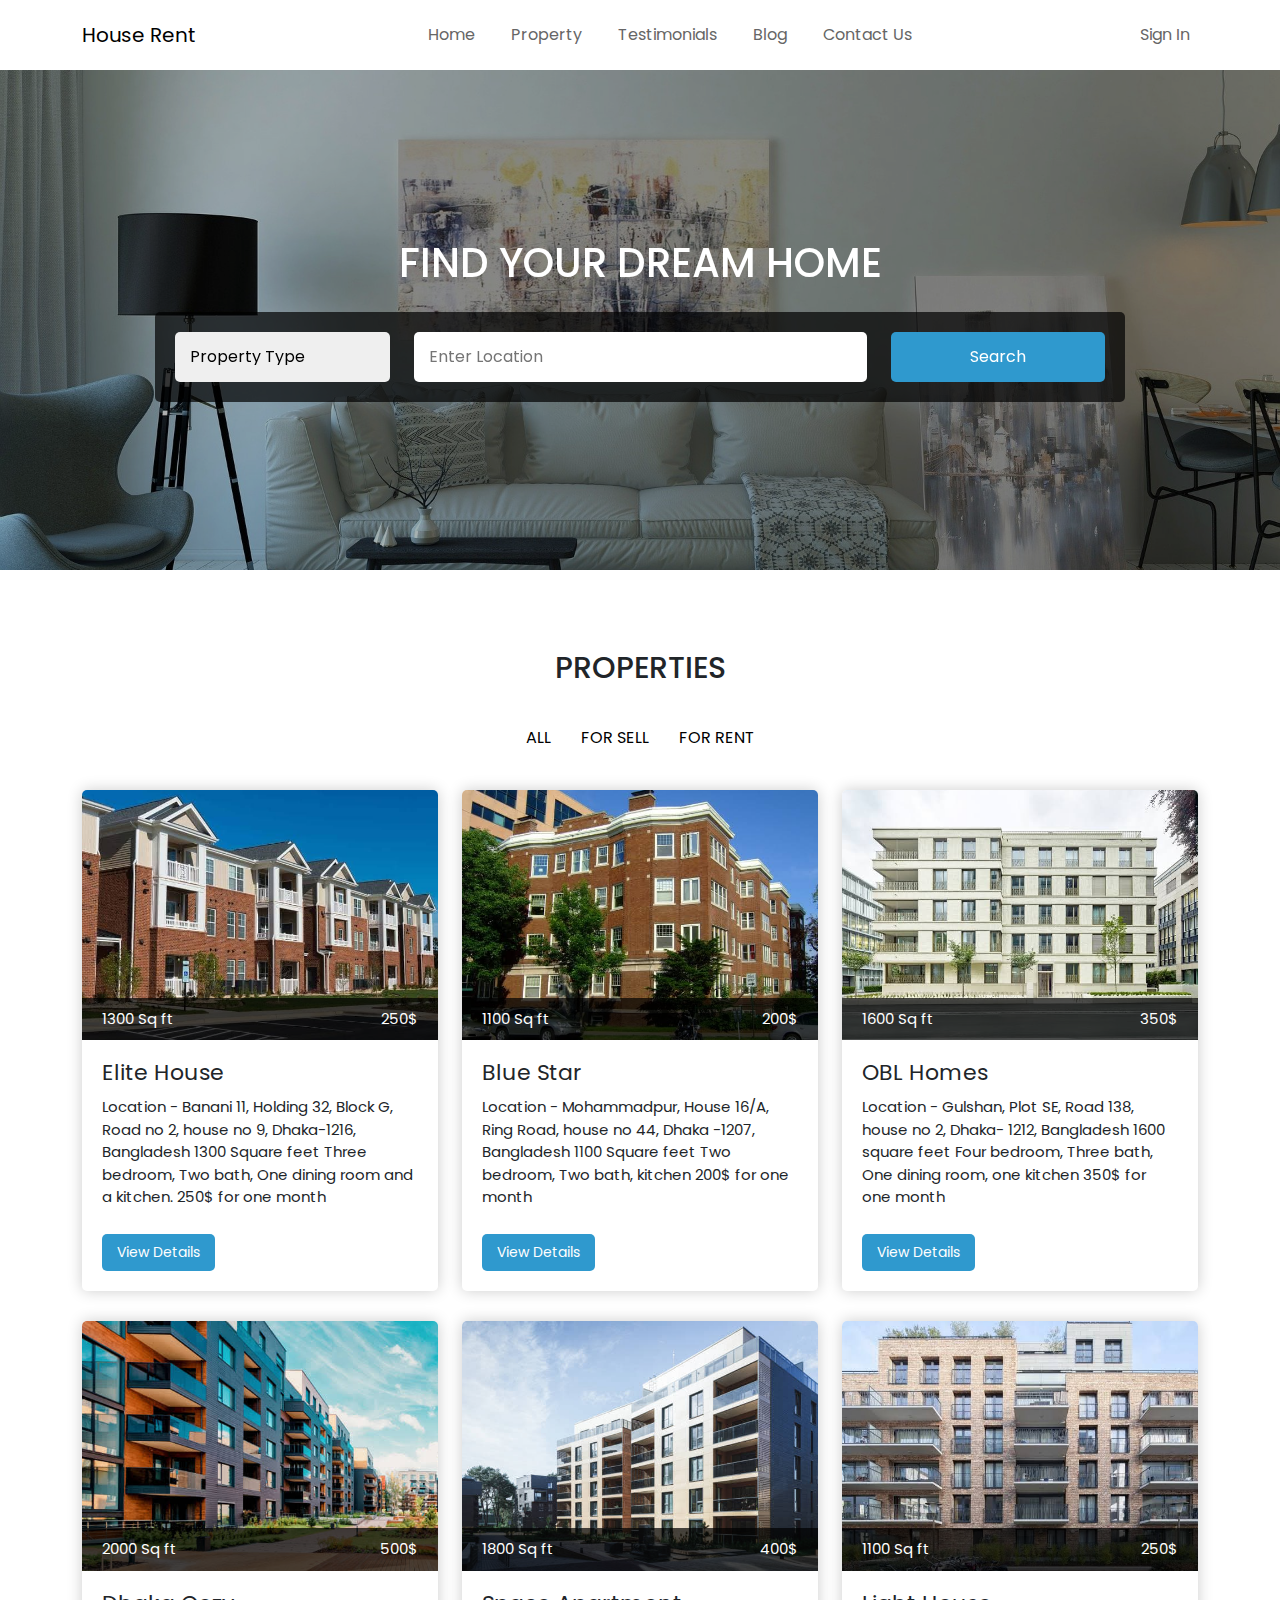
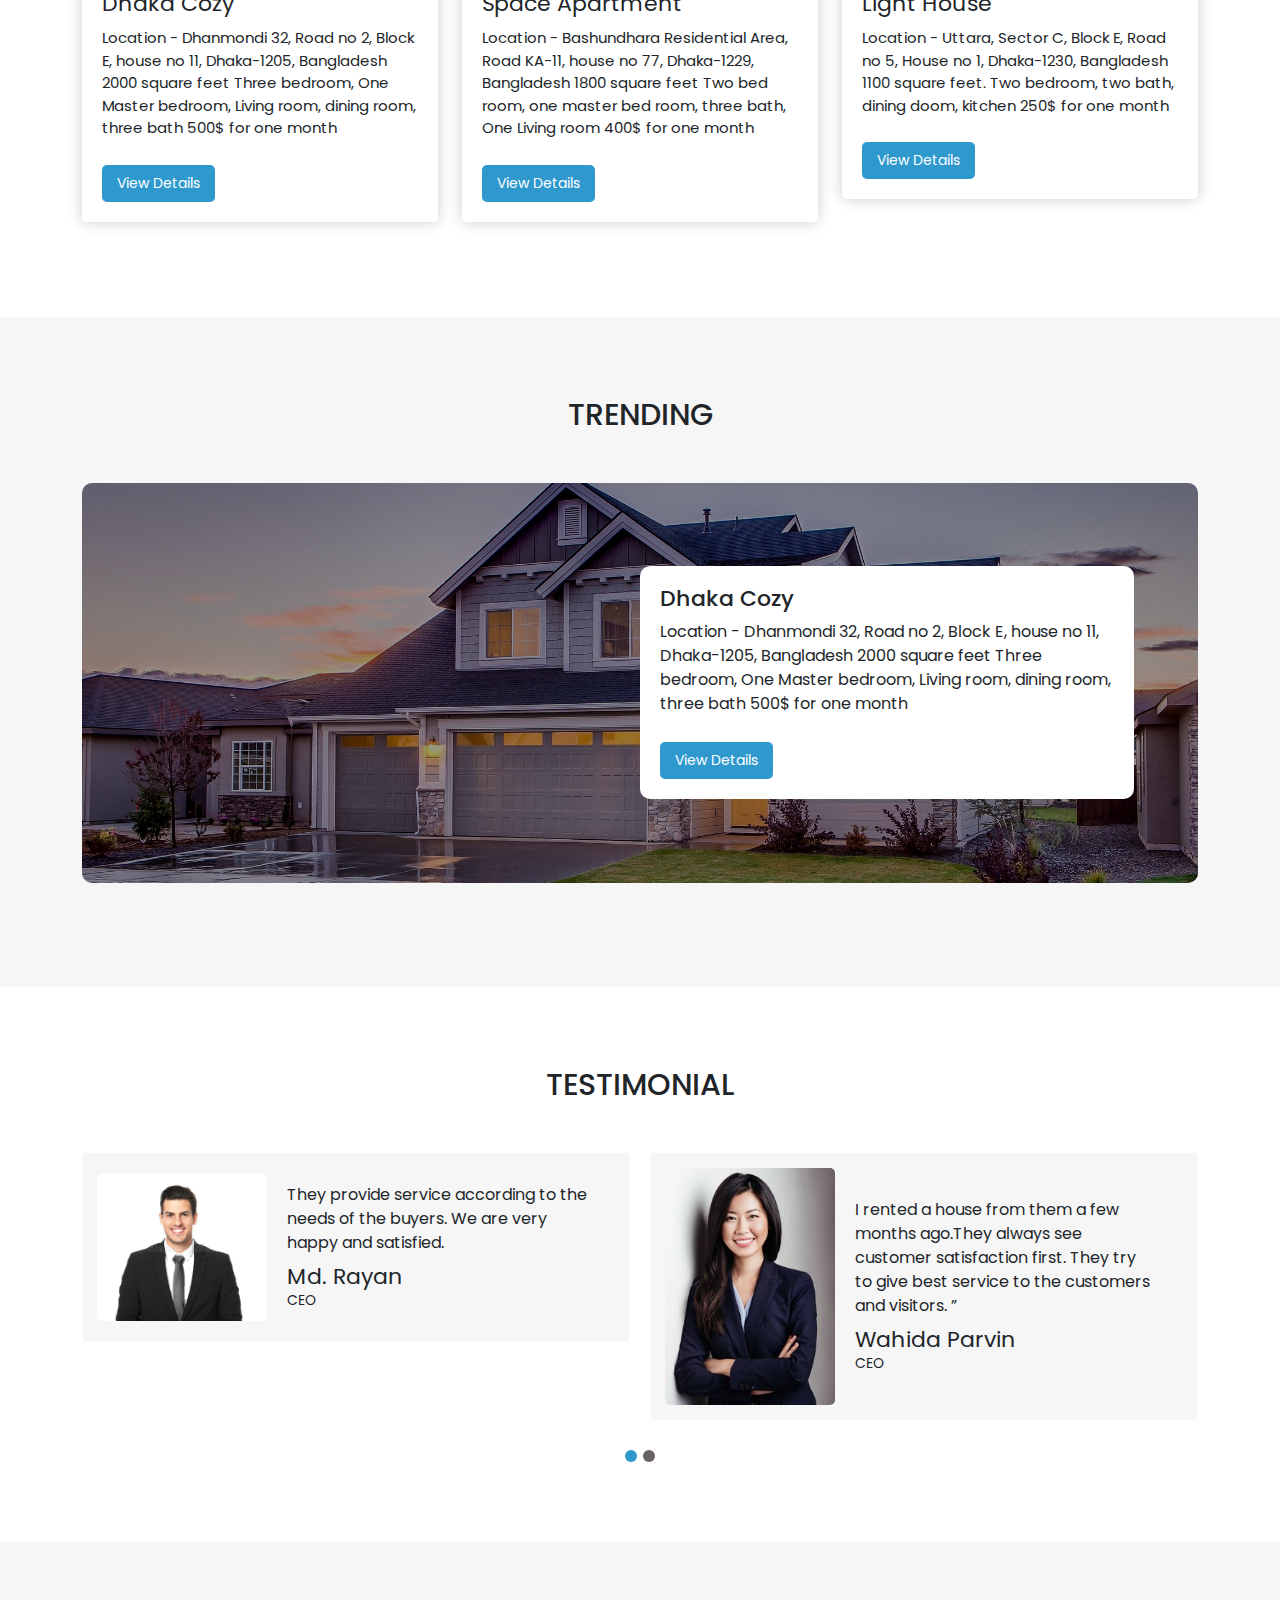
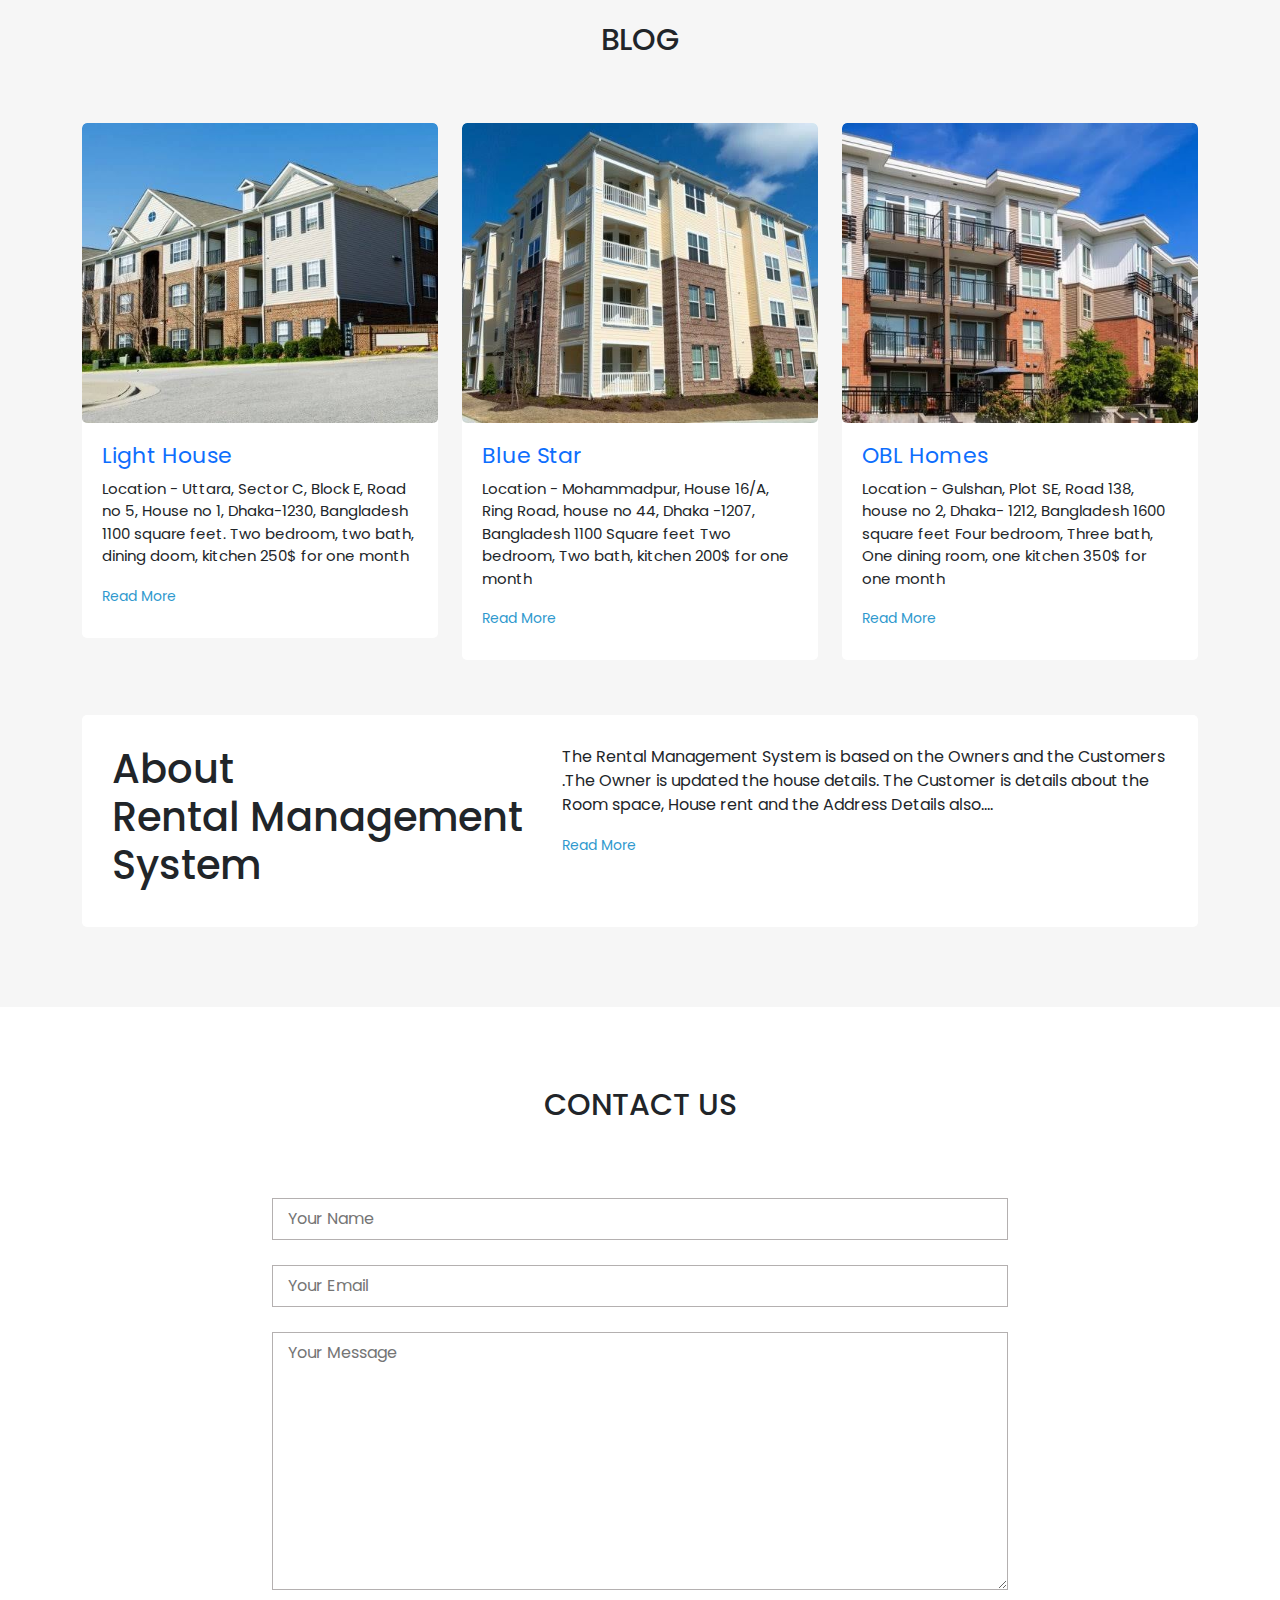
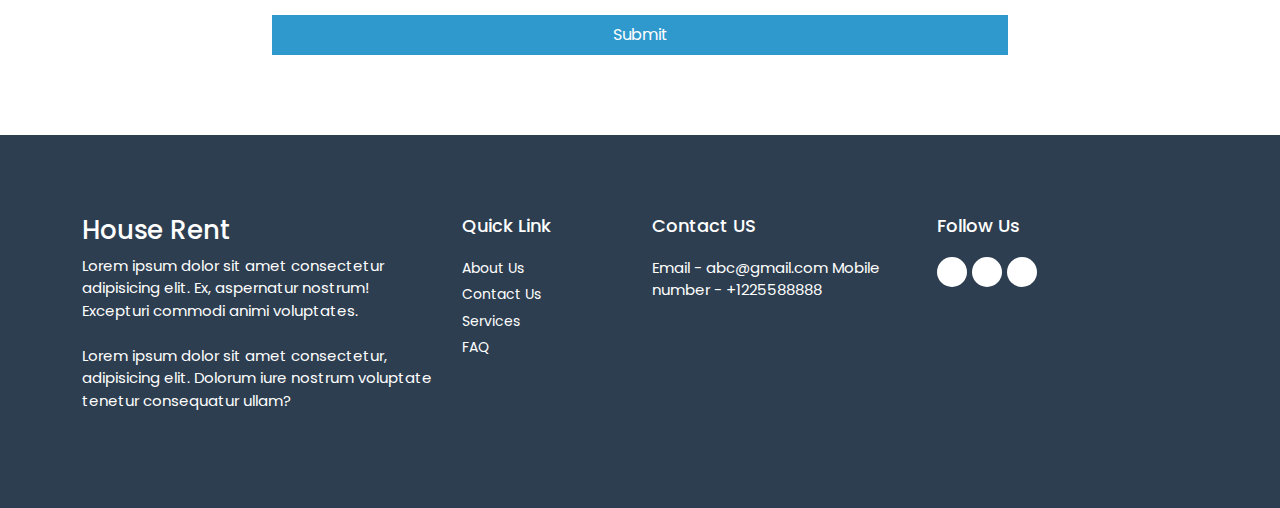
==== commit b18f98c5: "last Upadte" ====
--- a/index.html
+++ b/index.html
@@ -35,7 +35,7 @@
       <nav class="custom-nav navbar navbar-expand-lg">
 
         <div class="logo">
-          <a class="navbar-brand" href="./index.html">Asif Ahmed</a>
+          <a class="navbar-brand" href="./index.html">House Rent</a>
         </div>
         <div class="main-nav">
           <button class="custom-nav-toggler navbar-toggler" type="button" data-bs-toggle="collapse"
@@ -585,12 +585,10 @@
       <div class="row">
         <div class="col-md-4">
           <div class="about-company my-3 my-md-0">
-            <h2 class="company-logo">Asif Ahmed</h2>
-            <p class="company-info">My name is Asif Ahmed. I live in Bangladesh. I study at Jiangnan University. My
-              major is Computer science and technology.
+            <h2 class="company-logo">House Rent</h2>
+            <p class="company-info">Lorem ipsum dolor sit amet consectetur adipisicing elit. Ex, aspernatur nostrum! Excepturi commodi animi voluptates.
               <br><br>
-              I strongly believe success consistency. I will remain focused on my goals. Even if i have a moment of
-              difficulty, i will not give up. Things will get better, no problem and challenge will stop me.
+              Lorem ipsum dolor sit amet consectetur, adipisicing elit. Dolorum iure nostrum voluptate tenetur consequatur ullam?
             </p>
           </div>
         </div>
@@ -608,8 +606,8 @@
         <div class="col-md-3">
           <div class="contact-footer my-3 my-md-0">
             <h2 class="footer-heading">Contact US</h2>
-            <P class="contact-text">Email - Prantwoxy@gmail.com
-              Mobile number - +8801711306284</P>
+            <P class="contact-text">Email - abc@gmail.com
+              Mobile number - +1225588888</P>
             <ul>
               <li></li>
               <li></li>
